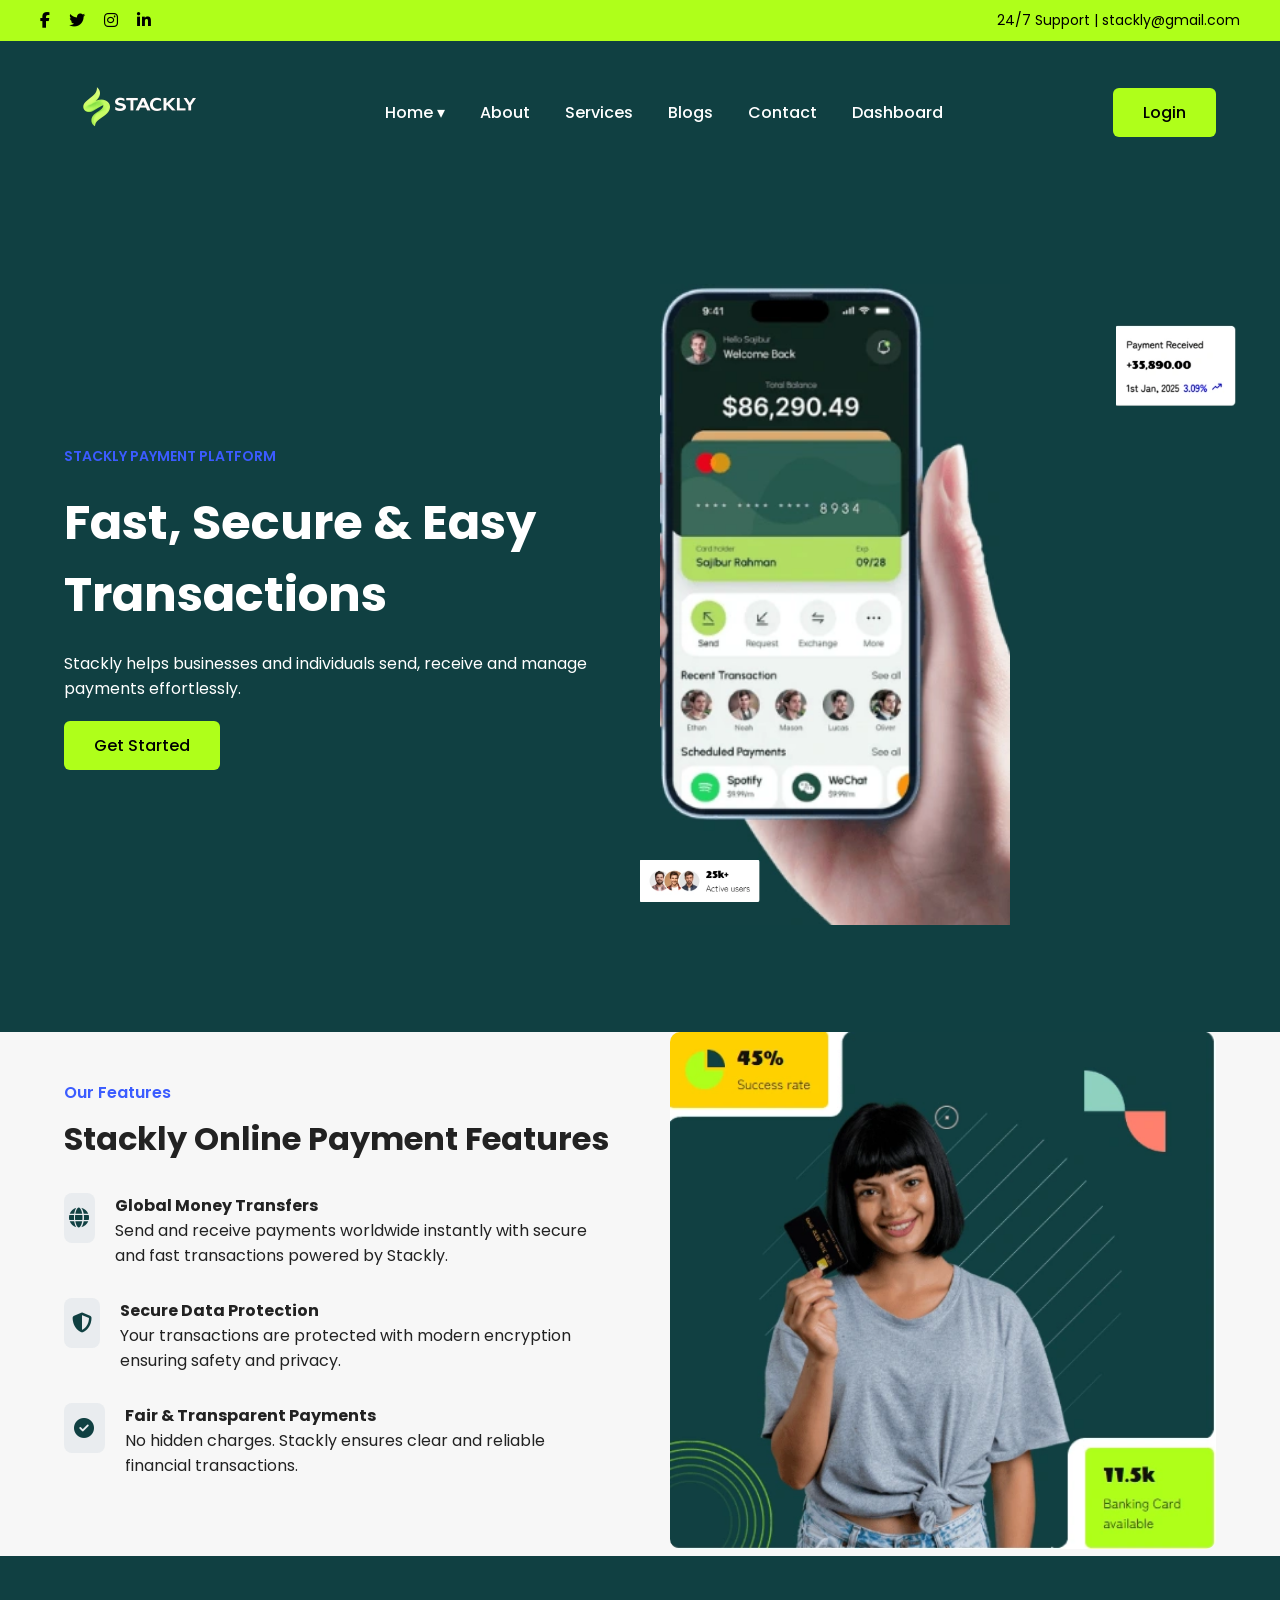
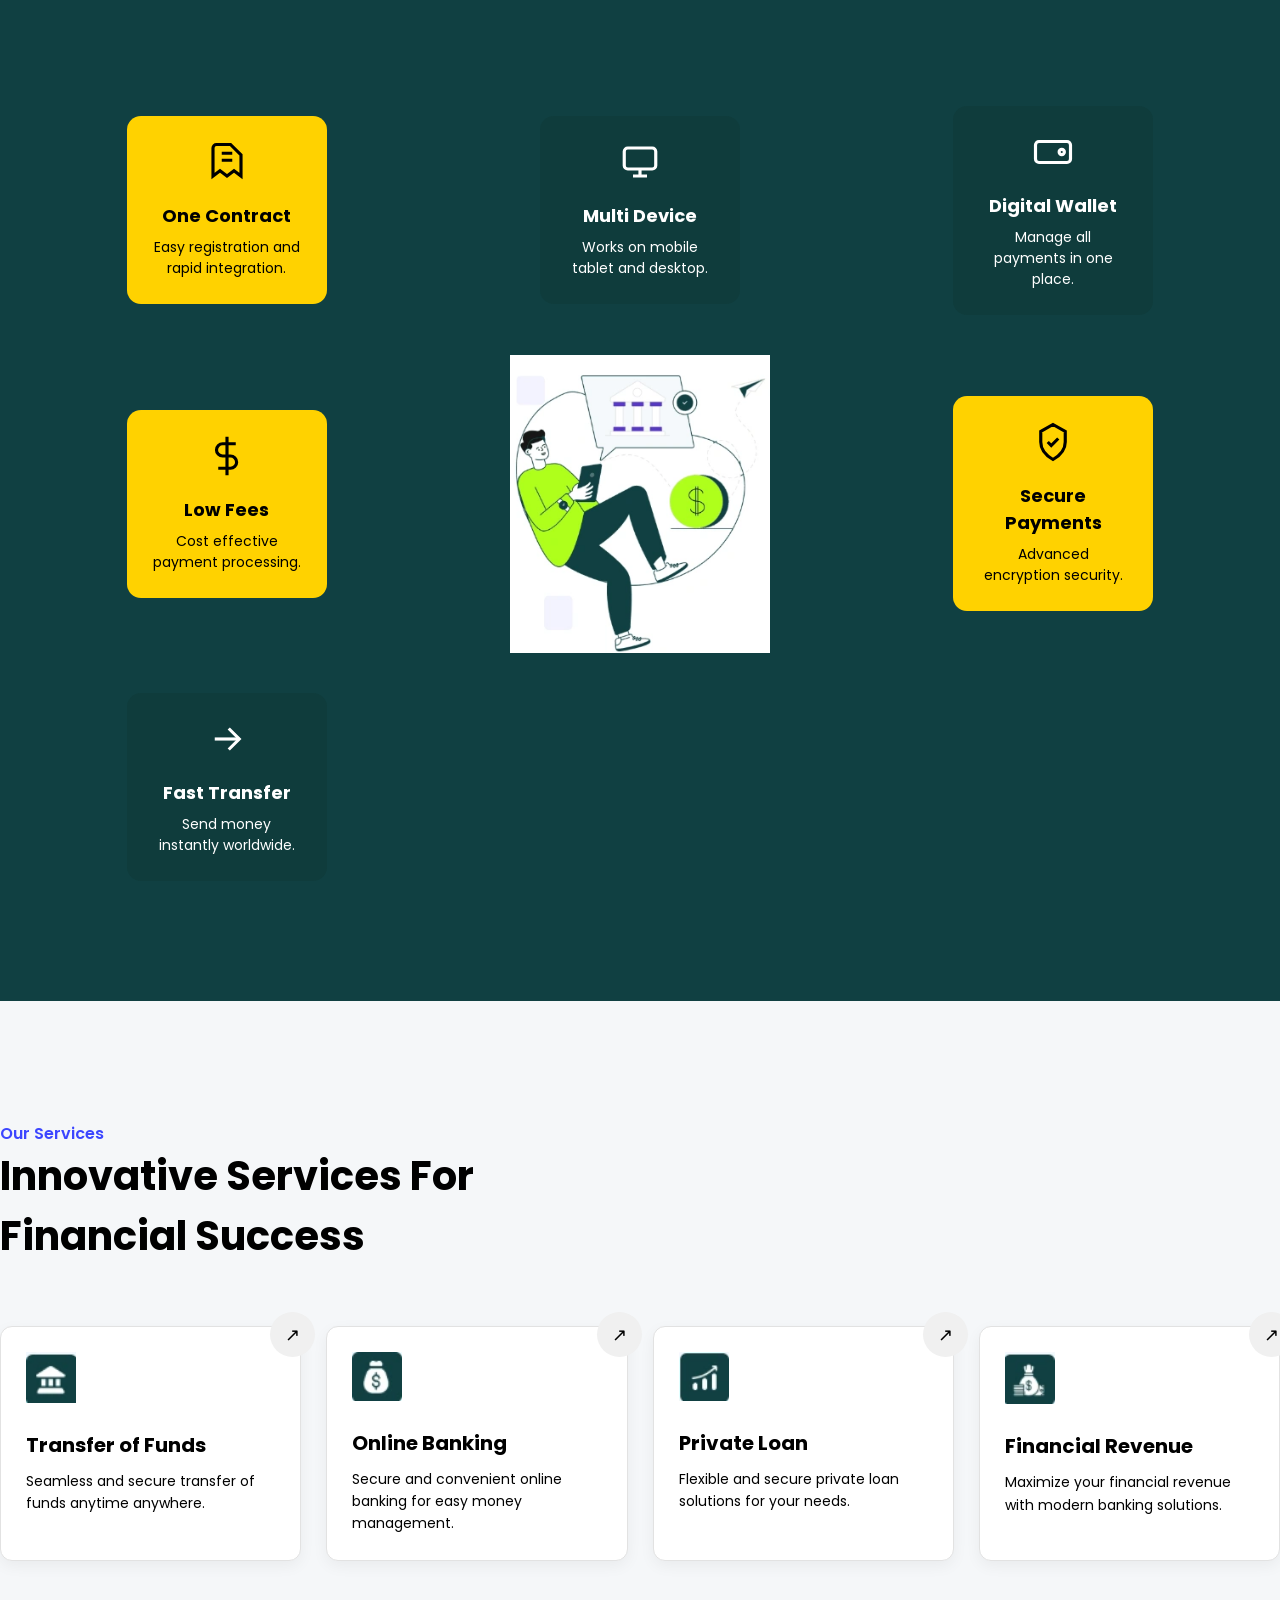
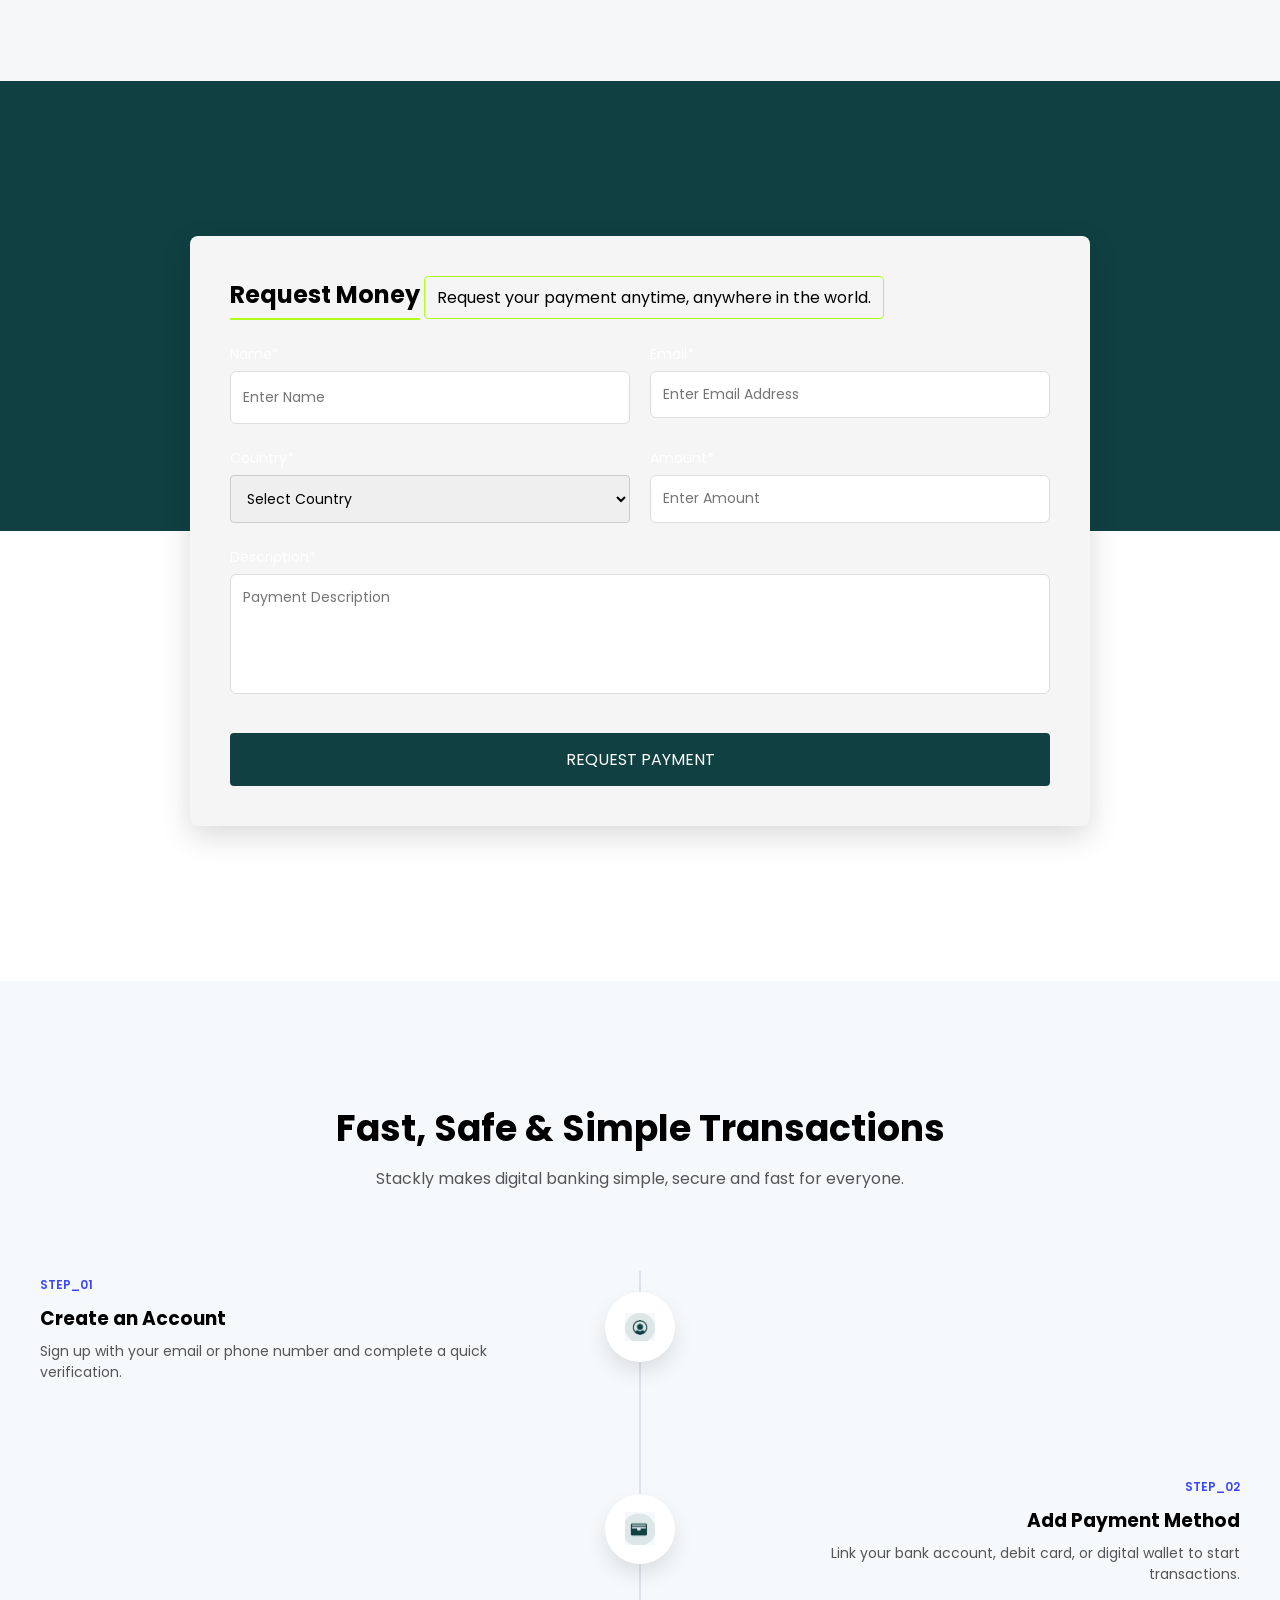
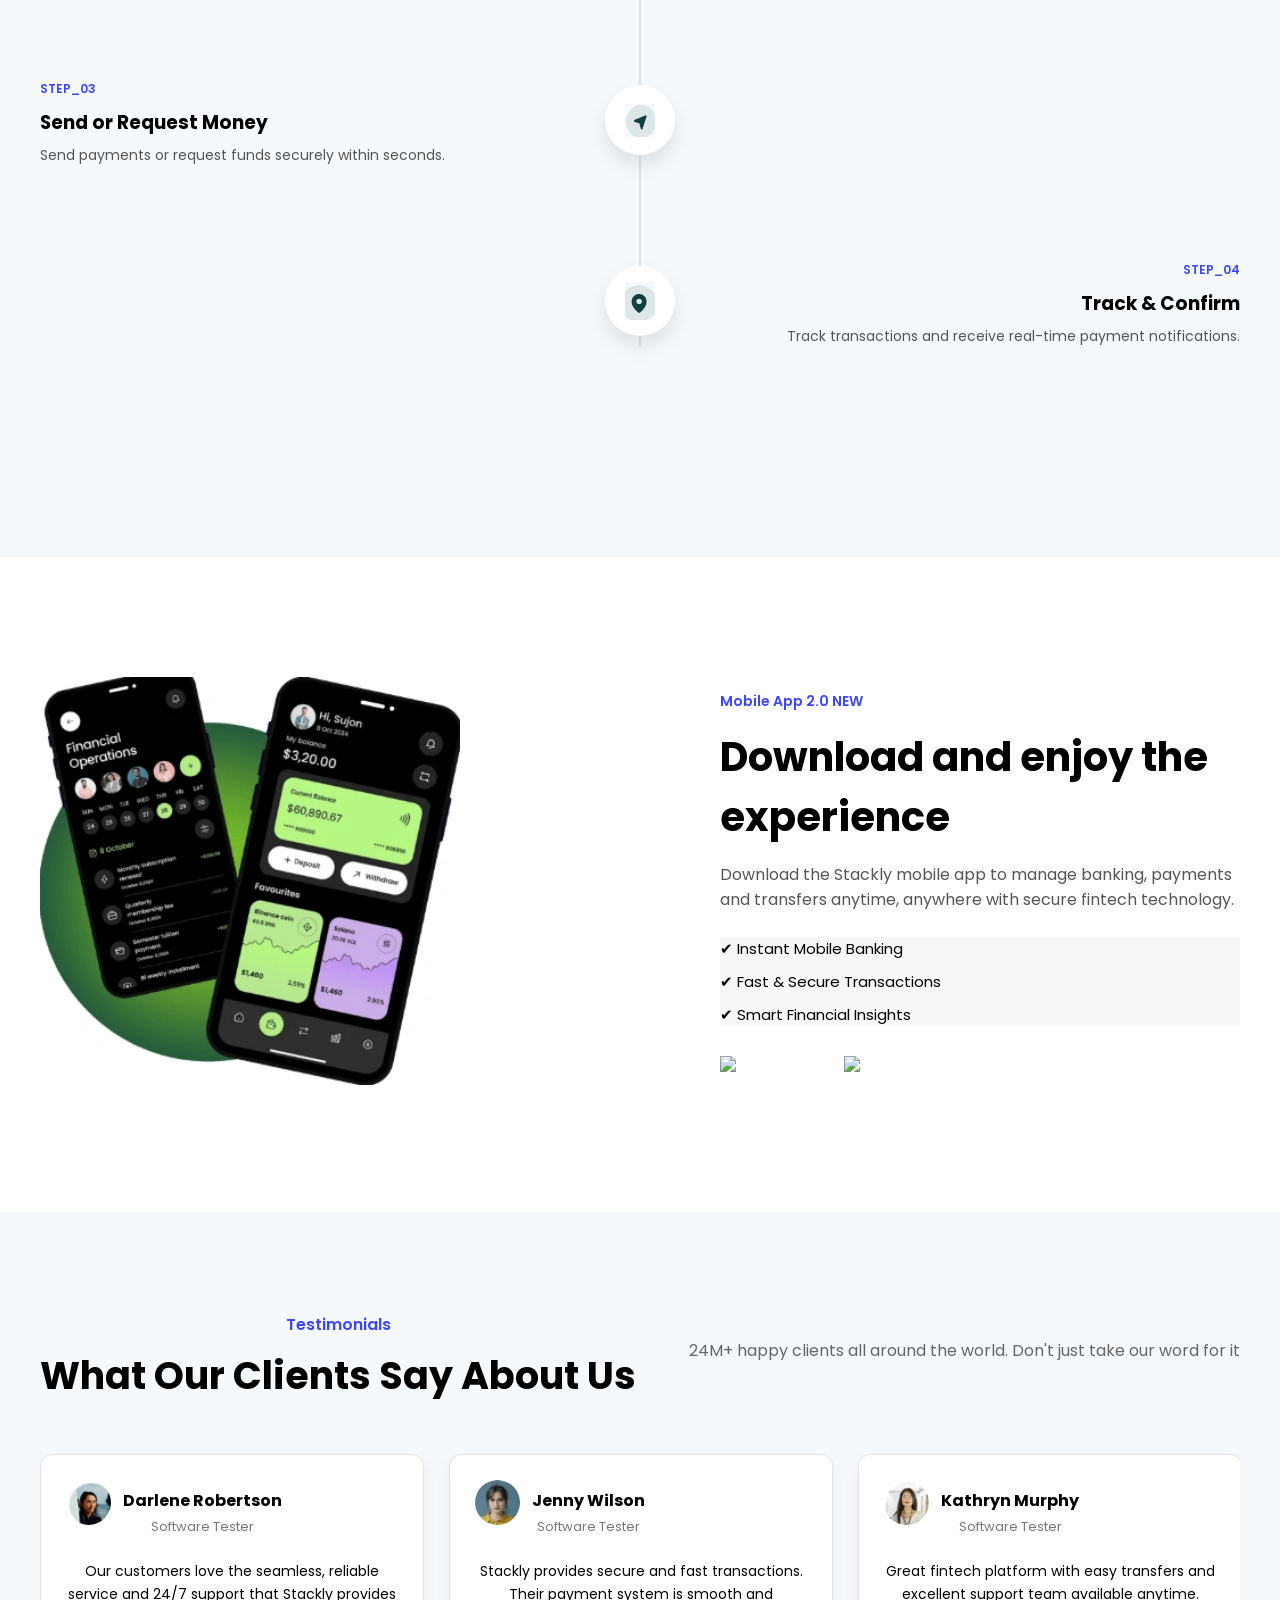
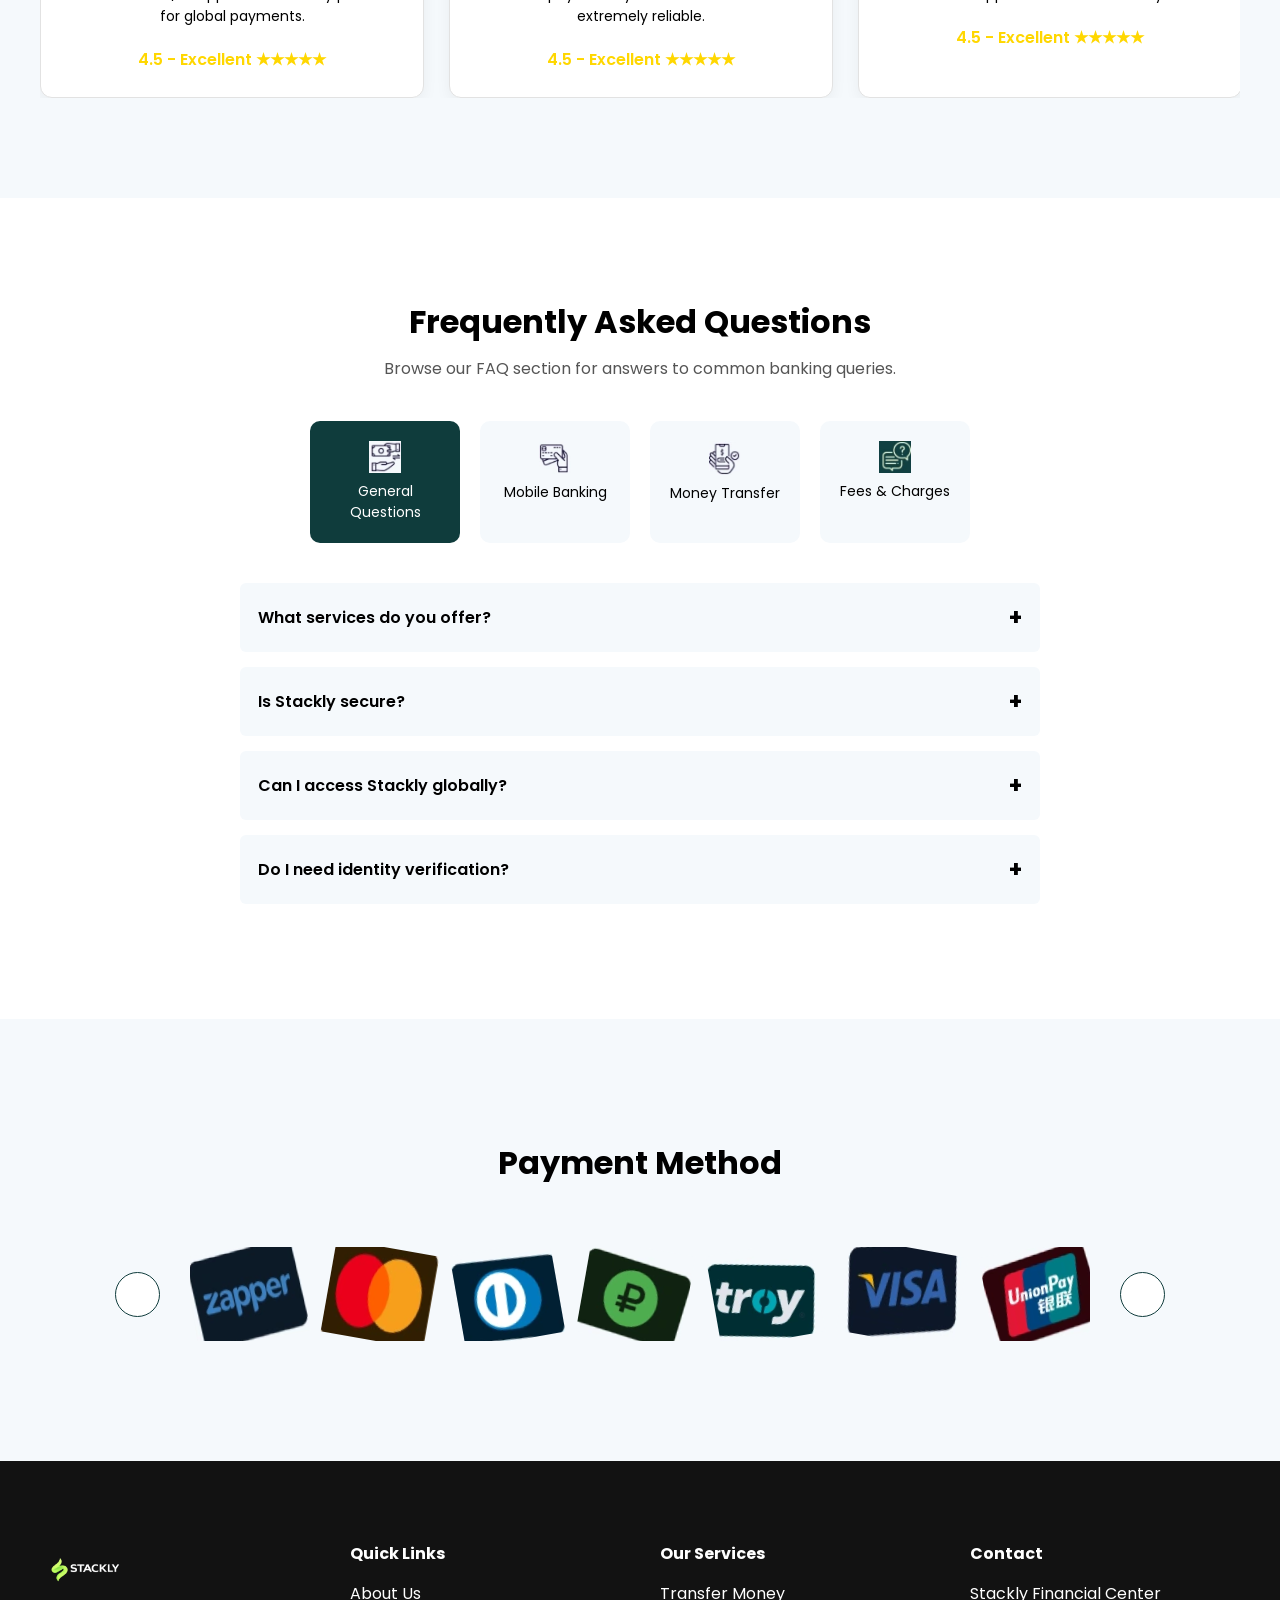
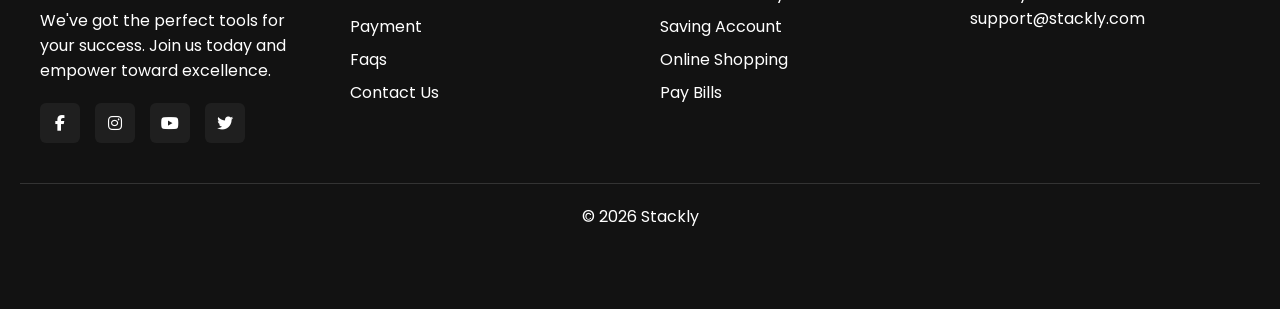
==== index.html @ 8b7764c6 "new commit" ====
<!DOCTYPE html>
<html lang="en">

<head>

<meta charset="UTF-8">
<meta name="viewport" content="width=device-width, initial-scale=1.0">

<title>Stackly</title>

<link rel="stylesheet" href="style.css">

<link rel="stylesheet"
href="https://cdnjs.cloudflare.com/ajax/libs/font-awesome/6.5.0/css/all.min.css">
<link rel="stylesheet" href="https://cdnjs.cloudflare.com/ajax/libs/font-awesome/6.5.1/css/all.min.css">


<link href="https://fonts.googleapis.com/css2?family=Poppins:wght@300;400;500;600;700&display=swap" rel="stylesheet">

</head>

<body>


<!-- TOP BAR -->
<div class="topbar">
  <div class="topbar-container">

    <div class="social-icons">
      <a href="404.html"><i class="fa-brands fa-facebook-f"></i></a>
      <a href="404.html"><i class="fa-brands fa-twitter"></i></a>
      <a href="404.html"><i class="fa-brands fa-instagram"></i></a>
      <a href="404.html"><i class="fa-brands fa-linkedin-in"></i></a>
    </div>

    <div class="top-text">
      24/7 Support | stackly@gmail.com
    </div>

  </div>
</div>



<!-- HEADER -->

<header class="header">
  <div class="container nav-container">
<div class="logo">
  <a href="index.html">
    <img src="images/loo.webp" alt="logo">
  </a>
</div>
    <nav class="nav">
      <ul>

        <li class="dropdown">
          <a href="index.html">Home ▾</a>

          <ul class="dropdown-menu">
            <li><a href="home2.html">Home 2</a></li>
          </ul>

        </li>

        <li><a href="about.html">About</a></li>
        <li><a href="services.html">Services</a></li>
        <li><a href="blogs.html">Blogs</a></li>
        <li><a href="contact.html">Contact</a></li>
        <li><a href="dashboard.html">Dashboard</a></li>

      </ul>
    </nav>
<a href="login.html" class="moving-btn"><span>Login</span></a>

    <!-- HAMBURGER -->
    <div class="hamburger" id="hamburger">
      <span></span>
      <span></span>
      <span></span>
    </div>

  </div>
</header>



<!-- MOBILE MENU -->

<div class="mobile-menu" id="mobileMenu">

<button class="close-menu" id="closeMenu">✕</button>

<ul>

<li class="mobile-dropdown">

<div class="mobile-home">
Home <span>▾</span>
</div>

<ul class="mobile-submenu" id="mobileSubmenu">
<li><a href="home2.html">Home 2</a></li>
</ul>

</li>

<li><a href="about.html">About</a></li>
<li><a href="services.html">Services</a></li>
<li><a href="blogs.html">Blogs</a></li>
<li><a href="contact.html">Contact</a></li>
<li><a href="dashboard.html">Dashboard</a></li>

</ul>

</div>



<!-- HERO -->

<section class="hero">

<div class="container hero-grid">

<div class="hero-text animate">

<p class="tag">STACKLY PAYMENT PLATFORM</p>

<h1>Fast, Secure & Easy Transactions</h1>

<p>
Stackly helps businesses and individuals send, receive and manage payments effortlessly.
</p>

<div class="hero-buttons">
<a href="#" class="moving-btn">
<span>Get Started</span>
</a>


</div>

</div>


<div class="hero-image animate">

<img src="images/g1 (1).webp" class="mobile-img">

<img src="images/g1 (2).webp" class="float1">

<img src="images/g1 (3).webp" class="float2">

</div>

</div>

</section>







<section class="stackly-features">

<div class="container features-grid">

<!-- LEFT CONTENT -->

<div class="features-left animate">

<p class="feature-tag">Our Features</p>

<h2>Stackly Online Payment Features</h2>

<div class="feature-item">

<div class="feature-icon">
<i class="fas fa-globe"></i>
</div>

<div>
<h4>Global Money Transfers</h4>
<p>Send and receive payments worldwide instantly with secure and fast transactions powered by Stackly.</p>
</div>

</div>


<div class="feature-item">

<div class="feature-icon">
<i class="fas fa-shield-alt"></i>
</div>

<div>
<h4>Secure Data Protection</h4>
<p>Your transactions are protected with modern encryption ensuring safety and privacy.</p>
</div>

</div>


<div class="feature-item">

<div class="feature-icon">
<i class="fas fa-check-circle"></i>
</div>

<div>
<h4>Fair & Transparent Payments</h4>
<p>No hidden charges. Stackly ensures clear and reliable financial transactions.</p>
</div>

</div>

</div>



<!-- RIGHT IMAGE -->

<div class="features-right animate">



<img src="images/g1 (4).webp" class="feature-image">




</div>


</div>

</section>


<section class="stack-features">

<div class="stack-features-wrapper">

<img src="images/ko.webp" class="stack-center-img">


<!-- CARD 1 -->

<div class="stack-card yellow-card scroll-reveal">

<div class="stack-icon">
<svg width="42" height="42" viewBox="0 0 24 24" fill="none" stroke="currentColor" stroke-width="1.8">
<path d="M14 2H6a2 2 0 0 0-2 2v16l4-3 4 3 4-3 4 3V8z"/>
<path d="M9 7h6M9 11h6"/>
</svg>
</div>

<h3>One Contract</h3>
<p>Easy registration and rapid integration.</p>

</div>


<!-- CARD 2 -->

<div class="stack-card green-card scroll-reveal">

<div class="stack-icon">
<svg width="42" height="42" viewBox="0 0 24 24" fill="none" stroke="currentColor" stroke-width="1.8">
<rect x="3" y="4" width="18" height="12" rx="2"/>
<path d="M8 20h8M12 16v4"/>
</svg>
</div>

<h3>Multi Device</h3>
<p>Works on mobile tablet and desktop.</p>

</div>


<!-- CARD 3 -->

<div class="stack-card green-card scroll-reveal">

<div class="stack-icon">
<svg width="42" height="42" viewBox="0 0 24 24" fill="none" stroke="currentColor" stroke-width="1.8">
<rect x="2" y="6" width="20" height="12" rx="2"/>
<circle cx="17" cy="12" r="1.5"/>
</svg>
</div>

<h3>Digital Wallet</h3>
<p>Manage all payments in one place.</p>

</div>


<!-- CARD 4 -->

<div class="stack-card yellow-card scroll-reveal">

<div class="stack-icon">
<svg width="42" height="42" viewBox="0 0 24 24" fill="none" stroke="currentColor" stroke-width="1.8">
<path d="M12 1v22"/>
<path d="M17 5H9.5a3.5 3.5 0 0 0 0 7H14a3.5 3.5 0 0 1 0 7H7"/>
</svg>
</div>

<h3>Low Fees</h3>
<p>Cost effective payment processing.</p>

</div>


<!-- CARD 5 -->

<div class="stack-card yellow-card scroll-reveal">

<div class="stack-icon">
<svg width="42" height="42" viewBox="0 0 24 24" fill="none" stroke="currentColor" stroke-width="1.8">
<path d="M12 2l7 4v6c0 5-3.5 8-7 10-3.5-2-7-5-7-10V6z"/>
<path d="M9 12l2 2 4-4"/>
</svg>
</div>

<h3>Secure Payments</h3>
<p>Advanced encryption security.</p>

</div>


<!-- CARD 6 -->

<div class="stack-card green-card scroll-reveal">

<div class="stack-icon">
<svg width="42" height="42" viewBox="0 0 24 24" fill="none" stroke="currentColor" stroke-width="1.8">
<path d="M5 12h14"/>
<path d="M13 6l6 6-6 6"/>
</svg>
</div>

<h3>Fast Transfer</h3>
<p>Send money instantly worldwide.</p>

</div>

</div>
</section>


<script>

  const revealElements = document.querySelectorAll(".scroll-reveal");

function revealOnScroll(){

const windowHeight = window.innerHeight;

revealElements.forEach(el => {

const elementTop = el.getBoundingClientRect().top;

if(elementTop < windowHeight - 100){

el.classList.add("active");

}

});

}

window.addEventListener("scroll", revealOnScroll);

revealOnScroll();
</script>
<section class="stackly-services">

<div class="stackly-header">

<div>
<p class="stackly-tag">Our Services</p>
<h2>Innovative Services For Financial Success</h2>
</div>


</div>


<div class="stackly-grid">

<div class="stackly-card">

<div class="stackly-arrow">↗</div>

<img src="images/g1 (5).webp" alt="service">

<h3>Transfer of Funds</h3>

<p>
Seamless and secure transfer of funds anytime anywhere.
</p>

</div>


<div class="stackly-card">

<div class="stackly-arrow">↗</div>

<img src="images/g1 (6).webp" alt="service">

<h3>Online Banking</h3>

<p>
Secure and convenient online banking for easy money management.
</p>

</div>


<div class="stackly-card">

<div class="stackly-arrow">↗</div>

<img src="images/g1 (7).webp" alt="service">

<h3>Private Loan</h3>

<p>
Flexible and secure private loan solutions for your needs.
</p>

</div>


<div class="stackly-card">

<div class="stackly-arrow">↗</div>

<img src="images/g1 (8).webp" alt="service">

<h3>Financial Revenue</h3>

<p>
Maximize your financial revenue with modern banking solutions.
</p>

</div>

</div>

</section>








<section class="payment-section">

<div class="payment-card animate-form">

<h2>Request Money</h2>
<p class="subtitle">Request your payment anytime, anywhere in the world.</p>

<form id="requestForm">

<div class="form-row">

<div class="form-group">
<label>Name*</label>
<input type="text" id="userName" placeholder="Enter Name">
<span class="error-text" id="nameError"></span>
</div>

<div class="form-group">
<label>Email*</label>
<input type="email" id="userEmail" placeholder="Enter Email Address">
<span class="error-text" id="emailError"></span>
</div>

</div>


<div class="form-row">

<div class="form-group">
<label>Country*</label>
<select id="userCountry">
<option value="">Select Country</option>
<option>India</option>
<option>USA</option>
<option>UK</option>
<option>France</option>
</select>
<span class="error-text" id="countryError"></span>
</div>

<div class="form-group">
<label>Amount*</label>
<input type="number" id="userAmount" placeholder="Enter Amount">
<span class="error-text" id="amountError"></span>
</div>

</div>

<div class="form-group">
<label>Description*</label>
<textarea id="userDesc" placeholder="Payment Description"></textarea>
<span class="error-text" id="descError"></span>
</div>

<button type="submit" class="submit-btn">REQUEST PAYMENT</button>

</form>

</div>

</section>



<section class="stackly-process">

<div class="stackly-container">

<h2 class="stackly-title">Fast, Safe & Simple Transactions</h2>
<p class="stackly-sub">
Stackly makes digital banking simple, secure and fast for everyone.
</p>

<div class="stackly-timeline">

<!-- STEP 1 -->

<div class="stackly-step right">

<div class="stackly-icon">
<img src="images/g1 (9).webp">
</div>

<div class="stackly-content">
<span>STEP_01</span>
<h3>Create an Account</h3>
<p>
Sign up with your email or phone number and complete a quick verification.
</p>
</div>

</div>


<!-- STEP 2 -->

<div class="stackly-step left">

<div class="stackly-icon">
<img src="images/g1 (10).webp">
</div>

<div class="stackly-content">
<span>STEP_02</span>
<h3>Add Payment Method</h3>
<p>
Link your bank account, debit card, or digital wallet to start transactions.
</p>
</div>

</div>


<!-- STEP 3 -->

<div class="stackly-step right">

<div class="stackly-icon">
<img src="images/g1 (11).webp">
</div>

<div class="stackly-content">
<span>STEP_03</span>
<h3>Send or Request Money</h3>
<p>
Send payments or request funds securely within seconds.
</p>
</div>

</div>


<!-- STEP 4 -->

<div class="stackly-step left">

<div class="stackly-icon">
<img src="images/g1 (12).webp">
</div>

<div class="stackly-content">
<span>STEP_04</span>
<h3>Track & Confirm</h3>
<p>
Track transactions and receive real-time payment notifications.
</p>
</div>

</div>

</div>

</div>

</section>


<section class="stackly-app">

<div class="stackly-app-container">

<!-- LEFT IMAGE -->

<div class="stackly-app-image reveal-left">

<img src="images/g1 (13).webp" alt="Stackly App">

</div>


<!-- RIGHT CONTENT -->

<div class="stackly-app-content reveal-right">

<span class="stackly-badge">Mobile App 2.0 NEW</span>

<h2>Download and enjoy the experience</h2>

<p class="stackly-desc">
Download the Stackly mobile app to manage banking,
payments and transfers anytime, anywhere with
secure fintech technology.
</p>


<ul class="stackly-features">

<li>✔ Instant Mobile Banking</li>

<li>✔ Fast & Secure Transactions</li>

<li>✔ Smart Financial Insights</li>

</ul>


<div class="stackly-store-buttons">

<img src="images/google-play.png" alt="Google Play">

<img src="images/app-store.png" alt="App Store">

</div>

</div>

</div>

</section>



<section class="stackly-testimonials">

<div class="stackly-container">

<div class="stackly-testimonial-top">

<div>
<span class="stackly-small">Testimonials</span>
<h2>What Our Clients Say About Us</h2>
</div>

<div class="stackly-right">

<p>
24M+ happy clients all around the world.
Don't just take our word for it
</p>

<div class="stackly-nav">


</div>

</div>

</div>


<div class="stackly-slider">

<div class="stackly-card">

<div class="stackly-user">

<img src="images/g125 (3).webp">

<div>
<h4>Darlene Robertson</h4>
<span>Software Tester</span>
</div>

</div>

<p class="stackly-review">
Our customers love the seamless, reliable service and
24/7 support that Stackly provides for global payments.
</p>

<div class="stackly-rating">
4.5 - Excellent ★★★★★
</div>

</div>



<div class="stackly-card">

<div class="stackly-user">

<img src="images/g125 (1).webp">

<div>
<h4>Jenny Wilson</h4>
<span>Software Tester</span>
</div>

</div>

<p class="stackly-review">
Stackly provides secure and fast transactions.
Their payment system is smooth and extremely reliable.
</p>

<div class="stackly-rating">
4.5 - Excellent ★★★★★
</div>

</div>



<div class="stackly-card">

<div class="stackly-user">

<img src="images/g125 (2).webp">

<div>
<h4>Kathryn Murphy</h4>
<span>Software Tester</span>
</div>

</div>

<p class="stackly-review">
Great fintech platform with easy transfers and
excellent support team available anytime.
</p>

<div class="stackly-rating">
4.5 - Excellent ★★★★★
</div>

</div>

</div>

</div>

</section>


<section class="faq-section">

<h2 class="faq-title">Frequently Asked Questions</h2>
<p class="faq-sub">Browse our FAQ section for answers to common banking queries.</p>

<div class="faq-tabs">

<button class="faq-tab active" data-tab="general">

<img src="images/g1 (15).webp">
<span>General Questions</span>

</button>

<button class="faq-tab" data-tab="mobile">

<img src="images/g1 (16).webp">
<span>Mobile Banking</span>

</button>

<button class="faq-tab" data-tab="transfer">

<img src="images/g1 (14).webp">
<span>Money Transfer</span>

</button>

<button class="faq-tab" data-tab="fees">

<img src="images/g8.webp ">
<span>Fees & Charges</span>

</button>

</div>

<div id="faq-container"></div>

</section>


<script>
const faqTabs = document.querySelectorAll(".faq-tab");
const faqContainer = document.getElementById("faq-container");

const faqData = {

general:[
{
q:"What services do you offer?",
a:"Stackly provides online banking, digital payments, secure transfers and financial tools."
},
{
q:"Is Stackly secure?",
a:"Yes, we use bank-level encryption and multi-layer security protection."
},
{
q:"Can I access Stackly globally?",
a:"Yes, Stackly supports international banking and transfers."
},
{
q:"Do I need identity verification?",
a:"Yes, verification helps protect your account and transactions."
}
],

mobile:[
{
q:"How do I access mobile banking?",
a:"Download the Stackly mobile app and login using your account."
},
{
q:"Is the mobile banking app free?",
a:"Yes, the app is completely free to download."
},
{
q:"Can I track my transactions?",
a:"Yes, the app shows real-time balance and transaction history."
},
{
q:"Is mobile banking safe?",
a:"Biometric authentication and encryption protect your account."
}
],

transfer:[
{
q:"How do I send money?",
a:"Select the recipient, enter the amount and confirm the transfer."
},
{
q:"How fast are transfers?",
a:"Most Stackly transfers are instant."
},
{
q:"Can I cancel a transfer?",
a:"Transfers can only be cancelled before final confirmation."
},
{
q:"Are there transfer limits?",
a:"Limits depend on your account verification level."
}
],

fees:[
{
q:"Are there transaction fees?",
a:"Stackly charges minimal service fees for certain transactions."
},
{
q:"Do international transfers cost more?",
a:"Stackly offers low cost international transfers."
},
{
q:"Is mobile banking free?",
a:"Yes, there are no charges for using the mobile app."
},
{
q:"Where can I see fees?",
a:"All charges are clearly shown before confirming a transaction."
}
]

};


/* render questions */

function renderFaq(type){

faqContainer.innerHTML="";

faqData[type].forEach(item=>{

const faq=document.createElement("div");

faq.className="faq-item";

faq.innerHTML=`
<div class="faq-question">
${item.q}
<span class="faq-icon">+</span>
</div>

<div class="faq-answer">${item.a}</div>
`;

faqContainer.appendChild(faq);

});

activateAccordion();

}


/* accordion */

function activateAccordion(){

const questions=document.querySelectorAll(".faq-question");

questions.forEach(q=>{

q.addEventListener("click",()=>{

const parent=q.parentElement;

parent.classList.toggle("active");

const icon=q.querySelector(".faq-icon");

icon.textContent=parent.classList.contains("active")?"−":"+";

});

});

}


/* tab switching */

faqTabs.forEach(tab=>{

tab.addEventListener("click",()=>{

faqTabs.forEach(t=>t.classList.remove("active"));

tab.classList.add("active");

renderFaq(tab.dataset.tab);

});

});


renderFaq("general");
</script>


<section class="stackly-payment">

<h2 class="payment-title">Payment Method</h2>

<div class="payment-wrapper">

<button class="pay-btn left" id="payPrev">&#8592;</button>

<div class="payment-slider" id="paymentSlider">

<img src="images/g1 (18).webp" class="pay-card">
<img src="images/g1 (19).webp" class="pay-card">
<img src="images/g1 (20).webp" class="pay-card">
<img src="images/g1 (21).webp" class="pay-card">
<img src="images/g1 (22).webp" class="pay-card">
<img src="images/g125 (5).webp" class="pay-card">
<img src="images/g125 (6).webp" class="pay-card">

</div>

<button class="pay-btn right" id="payNext">&#8594;</button>

</div>

</section>

<script>

  
const paymentSlider = document.getElementById("paymentSlider");

document.getElementById("payNext").onclick=function(){

paymentSlider.scrollBy({
left:200,
behavior:"smooth"
});

}

document.getElementById("payPrev").onclick=function(){

paymentSlider.scrollBy({
left:-200,
behavior:"smooth"
});

}
</script>






<footer class="stack-footer">

<div class="footer-grid">


<div class="footer-col">
<a href="index.html" class="footer-logo">
  <img src="images/loo.webp" alt="Stackly Logo">
</a>
<p>
We've got the perfect tools for your success.
Join us today and empower toward excellence.
</p>

<div class="footer-social">

<a href="404.html" class="social-icon">
<i class="fab fa-facebook-f"></i>
</a>

<a href="404.html" class="social-icon">
<i class="fab fa-instagram"></i>
</a>

<a href="404.html" class="social-icon">
<i class="fab fa-youtube"></i>
</a>

<a href="404.html" class="social-icon">
<i class="fab fa-twitter"></i>
</a>

</div>

</div>


<div class="footer-col">

<h4>Quick Links</h4>

<ul>
<li><a href="about.html">About Us</a></li>
<li><a href="404.html">Payment</a></li>
<li><a href="404.html">Faqs</a></li>
<li><a href="contact.html">Contact Us</a></li>
</ul>

</div>


<div class="footer-col">

<h4>Our Services</h4>

<ul>
<li><a href="404.html">Transfer Money</a></li>
<li><a href="404.html">Saving Account</a></li>
<li><a href="404.html">Online Shopping</a></li>
<li><a href="404.html">Pay Bills</a></li>
</ul>

</div>


<div class="footer-col">

<h4>Contact</h4>

<p>Stackly Financial Center</p>
<p>support@stackly.com</p>

</div>


</div>


<div class="footer-bottom">

<p>© 2026 Stackly</p>

</div>

</footer>

<button id="scrollTopBtn">
<i class="fa-solid fa-arrow-up"></i>
</button>

<script>

  document.addEventListener("DOMContentLoaded",function(){

const scrollBtn=document.getElementById("scrollTopBtn");

window.addEventListener("scroll",function(){

if(window.scrollY>300){

scrollBtn.classList.add("show");

}else{

scrollBtn.classList.remove("show");

}

});

scrollBtn.addEventListener("click",function(){

window.scrollTo({
top:0,
behavior:"smooth"
});

});

});
</script>
<script src="main.js"></script>

</body>
</html>
---- style.css ----
*{
margin:0;
padding:0;
box-sizing:border-box;
font-family:Poppins;
}

body{
background:#104042;
color:white;
}

.container{
width:90%;
max-width:1200px;
margin:auto;
}

/* TOP BAR */.topbar{
background:#afff1a;
padding:8px 0;
}

.topbar-container{
max-width:1200px;
margin:auto;
display:flex;
justify-content:space-between;
align-items:center;
}

.social-icons a{
color:#000;
margin-right:15px;
font-size:16px;
text-decoration:none;
}

.top-text{
color:#000;
font-size:14px;
}
/* HEADER */

.header{
padding:18px 0;
}


.nav-container{
display:flex;
align-items:center;
justify-content:space-between;
}

.nav ul{
display:flex;
gap:35px;
list-style:none;
}

.nav a{
color:white;
text-decoration:none;
font-weight:500;
}
/* DROPDOWN */


/* DROPDOWN */

.dropdown{
position:relative;
}

/* hide dropdown initially */
.dropdown .dropdown-menu{
display:none;
position:absolute;
top:35px;
left:0;
background:#0e3335;
border-radius:6px;
padding:10px;
list-style:none;
min-width:140px;
z-index:1000;
}

/* show dropdown on hover */
.dropdown:hover .dropdown-menu{
display:block;
}
/* LOGIN */

.login-btn a{
background:#afff1a;
color:black;
padding:10px 20px;
border-radius:6px;
text-decoration:none;
}

/* HERO */

.hero{
padding:100px 0;
}

.hero-grid{
display:grid;
grid-template-columns:1fr 1fr;
align-items:center;
gap:40px;
}

.hero h1{
font-size:48px;
margin:20px 0;
}

.tag{
color:#afff1a;
}

.hero-buttons{
display:flex;
gap:20px;
margin-top:20px;
}

.btn-primary{
background:#afff1a;
color:black;
padding:12px 24px;
border-radius:8px;
text-decoration:none;
}

/* FLOATING IMAGES */

.hero-image{
position:relative;
}

.mobile-img{
width:350px;
}

.float1{
position:absolute;
top:40px;
right:-20px;
width:120px;
animation:float 3s infinite ease-in-out;
}

.float2{
position:absolute;
bottom:30px;
left:-20px;
width:120px;
animation:float 4s infinite ease-in-out;
}

@keyframes float{
0%{transform:translateY(0)}
50%{transform:translateY(-15px)}
100%{transform:translateY(0)}
}



.hamburger{
display:none;
flex-direction:column;
gap:6px;
cursor:pointer;
}

.hamburger span{
width:26px;
height:3px;
background:#fff;
border-radius:3px;
}
/* MOBILE MENU */

.mobile-menu{
position:fixed;
top:0;
left:-100%;
width:260px;
height:100vh;
background:#0e3335;
padding:30px;
transition:0.3s;
z-index:9999;
overflow-y:auto;
}

.mobile-menu.active{
left:0;
}

.mobile-menu ul{
list-style:none;
}

.mobile-menu li{
margin:15px 0;
}

.mobile-menu a{
color:#fff;
text-decoration:none;
font-size:16px;
}

.close-menu{
background:none;
border:none;
color:white;
font-size:25px;
margin-bottom:20px;
}

/* MOBILE DROPDOWN */

.mobile-home{
display:flex;
justify-content:space-between;
cursor:pointer;
}

.mobile-submenu{
display:none;
margin-left:15px;
margin-top:10px;
}

/* SCROLL ANIMATION */

.animate{
opacity:0;
transform:translateY(40px);
transition:1s;
}

.animate.show{
opacity:1;
transform:translateY(0);
}

/* MOBILE */

@media(max-width:900px){

.nav{
display:none;
}

.login-btn{
display:none;
}

.hamburger{
display:flex;
}

.hero-grid{
grid-template-columns:1fr;
text-align:left;
}

}


@media(max-width:900px){

.nav{
display:none;
}

.login-btn{
display:none;
}

.hamburger{
display:flex;
}

.hero-grid{
grid-template-columns:1fr;
text-align:left;
}

}



.dropdown .dropdown-menu{
position:absolute;
top:35px;
left:0;
background:#0e3335;
border-radius:6px;
padding:10px;
list-style:none;
min-width:140px;

opacity:0;
visibility:hidden;
transform:translateY(10px);
transition:0.25s ease;
}

.dropdown:hover .dropdown-menu{
opacity:1;
visibility:visible;
transform:translateY(0);
}

.header.scrolled{
box-shadow:0 5px 20px rgba(0,0,0,0.3);
}







.moving-btn{
position:relative;
display:inline-block;
padding:12px 30px;
background:#afff1a;
color:#000;
font-weight:500;
text-decoration:none;
border-radius:6px;
overflow:hidden;
transition:0.3s;
}

/* moving shine */

.moving-btn::before{
content:"";
position:absolute;
top:0;
left:-100%;
width:100%;
height:100%;
background:linear-gradient(
120deg,
transparent,
rgba(255,255,255,0.5),
transparent
);
transition:0.5s;
}

/* hover effect */

.moving-btn:hover::before{
left:100%;
}

.moving-btn:hover{
transform:translateY(-2px);
box-shadow:0 8px 20px rgba(0,0,0,0.3);
}








/* FEATURES SECTION */

.stackly-features{
padding:100px 0;
background:#f7f7f7;
color:#222;
}

.features-grid{
display:grid;
grid-template-columns:1fr 1fr;
gap:60px;
align-items:center;
}

/* LEFT */

.feature-tag{
color:#3b5cff;
font-weight:600;
margin-bottom:10px;
}

.features-left h2{
font-size:32px;
margin-bottom:30px;
}

.feature-item{
display:flex;
gap:20px;
margin-bottom:30px;
}

.feature-icon{
width:50px;
height:50px;
background:#e9ecef;
display:flex;
align-items:center;
justify-content:center;
border-radius:8px;
font-size:20px;
color:#104042;
}

/* RIGHT IMAGE */

.features-right{
position:relative;
}

.image-box{
position:relative;
background:#104042;
padding:40px;
border-radius:20px;
}

.feature-image{
width:100%;
border-radius:10px;
animation:rotateFloat 6s infinite ease-in-out;
}

/* floating stats */

.card-stat{
position:absolute;
background:#afff1a;
padding:12px 18px;
border-radius:10px;
font-weight:600;
text-align:center;
}

.stat1{
top:-20px;
left:20px;
}

.stat2{
bottom:-20px;
right:20px;
}

/* IMAGE FLOAT ANIMATION */

@keyframes rotateFloat{

0%{
transform:translateY(0) rotate(0deg);
}

50%{
transform:translateY(-10px) rotate(1deg);
}

100%{
transform:translateY(0) rotate(0deg);
}

}

/* SCROLL ANIMATION */

.animate{
opacity:0;
transform:translateY(40px);
transition:1s;
}

.animate.show{
opacity:1;
transform:translateY(0);
}

/* MOBILE */

@media(max-width:900px){

.features-grid{
grid-template-columns:1fr;
}

.features-left h2{
font-size:26px;
}

.image-box{
margin-top:30px;
}

}




.stackly-services{
padding:120px 0;
background:#f5f7f9;
}

.stackly-header{
display:flex;
justify-content:space-between;
align-items:center;
margin-bottom:60px;
}

.stackly-tag{
color:#3c46ff;
font-weight:600;
}

.stackly-header h2{
font-size:40px;
max-width:520px;
color:black;
}

.stackly-btn{
background:#9cff00;
border:none;
padding:12px 28px;
border-radius:10px;
font-weight:600;
cursor:pointer;
}

/* GRID */

.stackly-grid{
display:grid;
grid-template-columns:repeat(4,1fr);
gap:25px;
}

/* CARD */

.stackly-card{
background:white;
padding:35px;
border-radius:20px;
border:1px solid #e2e2e2;
position:relative;
transition:.4s;
opacity:0;
transform:translateY(40px);
color:black;
}

.stackly-card img{
width:50px;
margin-bottom:20px;
}

.stackly-card h3{
font-size:20px;
margin-bottom:10px;
color:black;
}

.stackly-card p{
font-size:14px;
line-height:1.6;
color:black;
}

/* ARROW */

.stackly-arrow{
position:absolute;
top:-15px;
right:-15px;
width:45px;
height:45px;
background:#f0f0f0;
border-radius:50%;
display:flex;
align-items:center;
justify-content:center;
font-size:18px;
}

/* HOVER */

.stackly-card:hover{
background:#104042;
color:white;
border:none;
}

.stackly-card:hover h3,
.stackly-card:hover p{
color:white;
}

.stackly-card:hover .stackly-arrow{
background:#9cff00;
color:black;
}

/* SCROLL SHOW */

.stackly-card.stackly-show{
opacity:1;
transform:translateY(0);
}


/* TABLET */

@media (max-width:992px){

.stackly-services{
padding:80px 20px;
}

.stackly-header{
flex-direction:column;
align-items:flex-start;
gap:20px;
}

.stackly-header h2{
font-size:32px;
max-width:100%;
}

.stackly-grid{
grid-template-columns:repeat(2,1fr);
gap:20px;
}

.stackly-card{
padding:28px;
}

.stackly-card img{
width:45px;
}

}


/* MOBILE */

@media (max-width:600px){

.stackly-grid{
grid-template-columns:1fr;
}

.stackly-card{
padding:25px;
}

.stackly-card h3{
font-size:18px;
}

.stackly-card p{
font-size:13px;
}

.stackly-arrow{
width:40px;
height:40px;
top:-12px;
right:-12px;
font-size:16px;
}

.stackly-btn{
padding:10px 22px;
font-size:14px;
}

}



.stack-features{
padding:120px 20px;
background:#104042;
}

.stack-features-wrapper{

max-width:1200px;
margin:auto;

display:grid;
grid-template-columns:repeat(3,1fr);
gap:40px;

align-items:center;
justify-items:center;
}

.stack-center-img{
width:260px;
grid-column:2;
grid-row:2;
}

.stack-card{

width:200px;
padding:25px;
border-radius:14px;
text-align:center;
transition:0.4s;
}

.yellow-card{
background:#ffd200;
color:#000;
}

.green-card{
background:#0f3c3c;
color:white;
}

.stack-icon{
margin-bottom:12px;
}

.stack-card h3{
font-size:18px;
margin-bottom:8px;
}

.stack-card p{
font-size:14px;
line-height:1.5;
}

/* hover */

.stack-card:hover{
transform:translateY(-8px);
}

/* scroll animation */

.scroll-reveal{
opacity:0;
transform:translateY(50px);
transition:0.7s ease;
}

.scroll-reveal.active{
opacity:1;
transform:translateY(0);
}

/* tablet */

@media(max-width:1024px){

.stack-features-wrapper{
grid-template-columns:repeat(2,1fr);
}

.stack-center-img{
grid-column:1/-1;
grid-row:auto;
margin-bottom:20px;
}

}

/* mobile */

@media(max-width:768px){

.stack-features-wrapper{
grid-template-columns:1fr;
gap:25px;
}

.stack-card{
width:90%;
}

.stack-center-img{
width:200px;
}

}






.payment-section{
min-height:100vh;
display:flex;
align-items:center;
justify-content:center;
background:linear-gradient(
to bottom,
#104042 50%,
white 50%
);
padding:40px;
}

.payment-card{
background:#f5f5f5;
width:900px;
max-width:95%;
padding:40px;
border-radius:8px;
box-shadow:0 10px 30px rgba(0,0,0,0.15);
}

/* form layout */

.form-row{
display:flex;
gap:20px;
margin-bottom:20px;
}

.form-group{
flex:1;
display:flex;
flex-direction:column;
}

label{
font-size:14px;
margin-bottom:6px;
}

input,select,textarea{
padding:12px;
border:1px solid #ccc;
border-radius:4px;
font-size:14px;
transition:0.3s;
}

textarea{
min-height:100px;
resize:none;
}

.submit-btn{
margin-top:15px;
padding:14px;
border:none;
background:#104042;
color:white;
border-radius:4px;
cursor:pointer;
width:100%;
}

/* errors */

.error-text{
color:red;
font-size:13px;
margin-top:4px;
}

.input-error{
border:1px solid red;
}

/* animation */

.animate-form{
opacity:0;
transform:translateY(40px);
transition:all 0.8s ease;
}

.animate-form.show{
opacity:1;
transform:translateY(0);
}

/* mobile */

@media(max-width:768px){

.form-row{
flex-direction:column;
}

.payment-card{
padding:25px;
}

}


/* Request Money Title */

.payment-card h2{
color:#000000;
border-bottom:2px solid #afff1a;
display:inline-block;
padding-bottom:6px;
margin-bottom:10px;
}

/* Subtitle */

.subtitle{
color:#000000;
border:1px solid #afff1a;
padding:8px 12px;
border-radius:4px;
display:inline-block;
margin-bottom:25px;
}






.stackly-process{
background:#f5f9fc;
padding:120px 20px;
}

.stackly-container{
max-width:1100px;
margin:auto;
text-align:center;
}

.stackly-title{
font-size:36px;
color:#000000;
margin-bottom:10px;
}

.stackly-sub{
margin-bottom:80px;
color:#555;
}

/* timeline line */

.stackly-timeline{
position:relative;
}

.stackly-timeline:before{
content:"";
position:absolute;
left:50%;
top:0;
width:2px;
height:100%;
background:#dce3ea;
transform:translateX(-50%);
}

/* step */

.stackly-step{
position:relative;
display:flex;
align-items:center;
margin-bottom:90px;
opacity:0;
transform:translateY(40px);
transition:0.7s;
}

.stackly-step.show{
opacity:1;
transform:translateY(0);
}

.stackly-step.left{
justify-content:flex-end;
text-align:right;
}

.stackly-step.right{
justify-content:flex-start;
text-align:left;
}

/* content */

.stackly-content{
width:40%;
}

.stackly-content span{
font-size:12px;
color:#3c46ff;
font-weight:600;
}

.stackly-content h3{
margin:8px 0;
color:#000000;
}

.stackly-content p{
color:#555;
font-size:14px;
}

/* icon */

.stackly-icon{
position:absolute;
left:50%;
transform:translateX(-50%);
width:70px;
height:70px;
background:white;
border-radius:50%;
display:flex;
align-items:center;
justify-content:center;
box-shadow:0 10px 20px rgba(0,0,0,0.1);
z-index:2;
}

.stackly-icon img{
width:30px;
}

/* mobile */

@media(max-width:768px){

.stackly-timeline:before{
left:30px;
}

.stackly-step{
flex-direction:row;
padding-left:60px;
}

.stackly-step.left,
.stackly-step.right{
justify-content:flex-start;
text-align:left;
}

.stackly-icon{
left:30px;
transform:none;
}

.stackly-content{
width:100%;
}

}








.stackly-app{
padding:120px 20px;
background:#ffffff;
}

.stackly-app-container{
max-width:1200px;
margin:auto;
display:flex;
align-items:center;
justify-content:space-between;
gap:60px;
}

/* image */

.stackly-app-image img{
width:420px;
max-width:100%;
}

/* content */

.stackly-app-content{
max-width:520px;
}

.stackly-badge{
color:#3c46ff;
font-size:14px;
font-weight:600;
display:inline-block;
margin-bottom:15px;
}

.stackly-app-content h2{
font-size:40px;
color:#000000;
margin-bottom:15px;
}

.stackly-desc{
color:#555;
margin-bottom:25px;
}

/* features */

.stackly-features{
list-style:none;
padding:0;
margin-bottom:30px;
}

.stackly-features li{
margin-bottom:10px;
font-size:15px;
color:#000;
}

/* store buttons */

.stackly-store-buttons img{
height:45px;
margin-right:10px;
cursor:pointer;
}

/* animation */

.reveal-left,
.reveal-right{
opacity:0;
transform:translateY(40px);
transition:0.8s;
}

.reveal-left.show,
.reveal-right.show{
opacity:1;
transform:translateY(0);
}

/* mobile */

@media(max-width:900px){

.stackly-app-container{
flex-direction:column;
text-align:center;
}

.stackly-app-content{
max-width:100%;
}

}









.stackly-testimonials{
background:#f5f9fc;
padding:100px 20px;
}

.stackly-container{
max-width:1200px;
margin:auto;
}

/* header */

.stackly-testimonial-top{
display:flex;
justify-content:space-between;
align-items:center;
margin-bottom:50px;
}

.stackly-small{
color:#3c46ff;
font-weight:600;
}

.stackly-testimonial-top h2{
font-size:38px;
color:#000;
margin-top:10px;
}

.stackly-right{
text-align:right;
}

.stackly-right p{
color:#666;
margin-bottom:15px;
}

.stackly-nav button{
width:40px;
height:40px;
border-radius:50%;
border:1px solid #ccc;
background:white;
cursor:pointer;
margin-left:5px;
}

/* cards */

.stackly-slider{
display:flex;
gap:25px;
overflow:hidden;
}

.stackly-card{
background:white;
padding:25px;
border-radius:12px;
flex:0 0 32%;
box-shadow:0 5px 15px rgba(0,0,0,0.05);
}

/* user */

.stackly-user{
display:flex;
align-items:center;
gap:12px;
margin-bottom:15px;
}

.stackly-user img{
width:45px;
height:45px;
border-radius:50%;
}

.stackly-user h4{
margin:0;
color:#000;
}

.stackly-user span{
font-size:13px;
color:#777;
}

/* review */

.stackly-review{
color:#444;
margin-bottom:20px;
font-size:14px;
}

/* rating */

.stackly-rating{
font-weight:600;
color:gold;
}

/* mobile */

@media(max-width:900px){

.stackly-slider{
flex-direction:column;
}

.stackly-card{
flex:1;
}

.stackly-testimonial-top{
flex-direction:column;
align-items:flex-start;
gap:20px;
}

.stackly-right{
text-align:left;
}

}


.faq-section{
background:white;
padding:100px 20px;
text-align:center;
}

.faq-title{
color:#000;
margin-bottom:10px;
font-size:32px;
}

.faq-sub{
color:#555;
margin-bottom:40px;
}

/* CATEGORY TABS */

.faq-tabs{
display:flex;
justify-content:center;
gap:20px;
flex-wrap:wrap;
margin-bottom:40px;
}

.faq-tab{
background:#f5f9fc;
border:none;
padding:20px;
border-radius:10px;
cursor:pointer;
display:flex;
flex-direction:column;
align-items:center;
gap:8px;
width:150px;
transition:0.3s;
}

.faq-tab img{
width:32px;
}

.faq-tab span{
font-size:14px;
color:#000;
}

.faq-tab.active{
background:#0f3c3c;
color:white;
}

.faq-tab.active span{
color:white;
}

/* FAQ QUESTIONS */

#faq-container{
max-width:800px;
margin:auto;
}

.faq-item{
background:#f5f9fc;
margin-bottom:15px;
border-radius:6px;
overflow:hidden;
}

.faq-question{
padding:18px;
font-weight:600;
cursor:pointer;
display:flex;
justify-content:space-between;
align-items:center;
color:#000;
}

.faq-answer{
display:none;
padding:18px;
border-top:1px solid #e6e6e6;
color:#333;
}

.faq-item.active .faq-answer{
display:block;
}

.faq-icon{
font-size:22px;
font-weight:bold;
}

/* MOBILE */

@media(max-width:768px){

.faq-tabs{
flex-direction:column;
align-items:center;
}

.faq-tab{
width:80%;
}

}






.stackly-payment{
background:#f5f9fc;
padding:120px 20px;
text-align:center;
}

.payment-title{
font-size:32px;
color:#000;
margin-bottom:60px;
}

.payment-wrapper{
display:flex;
align-items:center;
justify-content:center;
gap:30px;
}

.payment-slider{
display:flex;
gap:25px;
overflow:hidden;
scroll-behavior:smooth;
max-width:900px;
}

/* payment cards */

.pay-card{
width:130px;
transform:rotate(-10deg);
transition:0.3s;
}

.pay-card:nth-child(even){
transform:rotate(10deg);
}

.pay-card:hover{
transform:rotate(0deg) scale(1.1);
}

/* buttons */

.pay-btn{
width:45px;
height:45px;
border-radius:50%;
border:1px solid #0f3c3c;
background:white;
cursor:pointer;
font-size:18px;
}

/* mobile */

@media(max-width:768px){

.payment-slider{
max-width:100%;
}

.pay-card{
width:90px;
}

}












.stackly-blog{
padding:120px 20px;
background:#f5f9fc;
}

.blog-container{
max-width:1200px;
margin:auto;
}

.blog-header{
display:flex;
justify-content:space-between;
align-items:center;
margin-bottom:50px;
}

.blog-small{
color:#3c46ff;
font-weight:600;
}

.blog-header h2{
font-size:40px;
color:#000;
}

.blog-right{
text-align:right;
}

.blog-btn{
background:#9cff00;
border:none;
padding:12px 25px;
border-radius:6px;
cursor:pointer;
}

/* grid */

.blog-grid{
display:grid;
grid-template-columns:1.2fr 1fr;
gap:30px;
}

/* big card */

.blog-big{
background:white;
padding:20px;
border-radius:10px;
}

.blog-big img{
width:100%;
border-radius:8px;
margin-bottom:15px;
}

/* right column */

.blog-right-column{
display:flex;
flex-direction:column;
gap:25px;
}

.blog-card{
background:white;
padding:15px;
border-radius:10px;
display:flex;
gap:15px;
}

.blog-card img{
width:140px;
border-radius:8px;
}

/* meta */

.blog-meta{
font-size:13px;
color:#666;
display:flex;
gap:15px;
margin-bottom:8px;
}

/* buttons */

.view-btn{
background:#9cff00;
border:none;
padding:8px 16px;
border-radius:6px;
margin-top:10px;
cursor:pointer;
}

/* animation */

.blog-animate{
opacity:0;
transform:translateY(40px);
transition:0.6s;
}

.blog-animate.show{
opacity:1;
transform:translateY(0);
}

/* mobile */

@media(max-width:900px){

.blog-grid{
grid-template-columns:1fr;
}

.blog-header{
flex-direction:column;
align-items:flex-start;
gap:20px;
}

.blog-right{
text-align:left;
}

.blog-card{
flex-direction:column;
}

.blog-card img{
width:100%;
}

}


/* BLOG TEXT COLOR */

.blog-big h3{
color:#000000;
}

.blog-big p{
color:#000000;
}

.blog-card h4{
color:#000000;
}

.blog-card p{
color:#000000;
}


.blog-right p{
color:#000000;
}







/* NEWSLETTER */

.stack-newsletter{

background:#104042;
padding:80px 20px;
border-radius:10px;
max-width:1200px;
margin:auto;
}

.newsletter-wrap{

display:flex;
justify-content:space-between;
align-items:center;
gap:40px;
}

.newsletter-left h2{

color:white;
font-size:36px;
}

.newsletter-small{

color:#9cff00;
margin-bottom:10px;
}

.newsletter-right form{

display:flex;
background:white;
border-radius:40px;
overflow:hidden;
}

.newsletter-right input{

border:none;
padding:14px 20px;
width:260px;
outline:none;
}

.send-btn{

background:#104042;
border:none;
color:white;
padding:0 20px;
cursor:pointer;
}

#emailError{

color:red;
margin-top:10px;
}


/* FOOTER */

.stack-footer{

background:#121212;
padding:80px 20px;
color:white;
}

.footer-grid{

max-width:1200px;
margin:auto;

display:grid;
grid-template-columns:repeat(4,1fr);
gap:40px;
}

.footer-col h4{

margin-bottom:15px;
}

.footer-col ul{

list-style:none;
padding:0;
}

.footer-col ul li{

margin-bottom:8px;
}

.footer-col ul li a{

color:white;
text-decoration:none;
}

.footer-col ul li a:hover{

color:#9cff00;
}


/* SOCIAL ICONS */

.footer-social{

display:flex;
gap:15px;
margin-top:20px;
}

.social-icon{

width:40px;
height:40px;

display:flex;
align-items:center;
justify-content:center;

background:#1f1f1f;
color:white;

border-radius:6px;

text-decoration:none;

transition:0.3s;
}

.social-icon:hover{

background:#9cff00;
color:black;
transform:translateY(-3px);
}


/* FOOTER BOTTOM */

.footer-bottom{

margin-top:40px;
text-align:center;
border-top:1px solid #333;
padding-top:20px;
}


/* SCROLL BUTTON */

#scrollTopBtn{

position:fixed;
bottom:20px;
right:20px;

background:#9cff00;
border:none;

padding:12px 15px;

border-radius:50%;

cursor:pointer;

display:none;
}


/* MOBILE */

@media(max-width:768px){

.newsletter-wrap{

flex-direction:column;
text-align:center;
}

.footer-grid{

grid-template-columns:1fr;
text-align:center;
}

.footer-social{

justify-content:center;
}

}





#scrollTopBtn{

position:fixed;
bottom:20px;
right:20px;

width:45px;
height:45px;

background:#9cff00;
color:#000;

border:none;
border-radius:50%;

display:flex;
align-items:center;
justify-content:center;

cursor:pointer;

font-size:16px;

box-shadow:0 4px 10px rgba(0,0,0,0.3);

opacity:0;
visibility:hidden;

transition:0.3s;
z-index:999;
}

#scrollTopBtn.show{
opacity:1;
visibility:visible;
}

#scrollTopBtn:hover{
transform:translateY(-4px);
}







.stack-about-hero{
background:#104042;
padding:140px 20px;
text-align:center;
position:relative;
overflow:hidden;
}

.about-title{
font-size:52px;
color:#ffffff;
font-weight:800;
transition:0.3s;
}

.about-breadcrumb{
color:#ffffff;
margin-top:10px;
}

.about-breadcrumb .active{
color:#9cff00;
font-weight:600;
}

.about-breadcrumb .arrow{
color:#9cff00;
margin:0 8px;
}













.stack-about-section{
padding:80px 20px;
background:#f5f9fc;
}

.about-grid{
max-width:1200px;
margin:auto;
display:grid;
grid-template-columns:1fr 1fr 1fr;
gap:30px;
}

/* mission card */

.mission-card{
background:#fff;
padding:30px;
border-radius:8px;
border:1px solid #ddd;
}

.mission-card h3{
font-size:22px;
margin-bottom:10px;
color: black;
}

.mission-card p{
color:#555;
}

.mission-card ul{
margin:20px 0;
}

.mission-card li{
margin-bottom:10px;
color:#444;
}

.learn-btn{
background:#9cff00;
border:none;
padding:12px 22px;
border-radius:6px;
cursor:pointer;
font-weight:600;
}

/* image */

.about-image img{
width:100%;
border-radius:10px;
}

/* accordion */

.about-accordion{
display:flex;
flex-direction:column;
gap:15px;
}

.accordion-item{
border-radius:8px;
overflow:hidden;
}


/* accordion */

.about-accordion{
display:flex;
flex-direction:column;
gap:15px;
}

.accordion-item{
border-radius:8px;
overflow:hidden;
}

/* header */

.accordion-header{
display:flex;
justify-content:space-between;
align-items:center;
padding:20px;
cursor:pointer;
font-weight:600;
}

/* content */

.accordion-content{
max-height:0;
overflow:hidden;
transition:0.4s ease;
padding:0 20px;
background:transparent; /* important */
color:inherit; /* important */
}

.accordion-item.active .accordion-content{
max-height:200px;
padding:20px;
}

/* colors */

.accordion-item:nth-child(1){
background:#9cff00;
color:#000;
}

.accordion-item:nth-child(2){
background:#104042;
color:#fff;
}

.accordion-item:nth-child(3){
background:#ffd200;
color:#000;
}


@media (max-width: 992px){

.about-grid{
display:flex;
flex-direction:column;
gap:30px;
}

.about-image{
order:-1;
}

.about-image img{
width:100%;
border-radius:10px;
}

.mission-card{
padding:25px;
}

.mission-card h3{
font-size:22px;
}

.mission-card p{
font-size:15px;
}

.mission-card ul{
margin-top:15px;
}

.mission-card li{
font-size:15px;
margin-bottom:8px;
}

.learn-btn{
padding:10px 18px;
font-size:14px;
}

.about-accordion{
width:100%;
}

.accordion-header{
padding:18px;
}

.accordion-header h4{
font-size:18px;
}

.accordion-content{
font-size:15px;
}

}







.stack-stats{
background:#f5f9fc;
padding:80px 20px;
position:relative;
overflow:hidden;
}

.stats-wrapper{
max-width:1200px;
margin:auto;
display:flex;
align-items:center;
gap:60px;
}

/* left */

.stats-left{
background:#104042;
color:#fff;
padding:80px 60px;
clip-path:polygon(0 0,100% 0,75% 100%,0% 100%);
flex:1;
}

.card-number{
font-size:70px;
color:#9cff00;
font-weight:800;
}

.stats-left p{
font-size:20px;
margin-top:10px;
}

/* right */

.stats-right{
flex:2;
display:flex;
gap:60px;
justify-content:center;
}

.stat-item{
text-align:center;
}

.stat-circle{
width:100px;
height:100px;
border:3px solid #2d42ff;
border-radius:50%;
display:flex;
align-items:center;
justify-content:center;
font-size:28px;
font-weight:700;
margin:auto;
}

.stat-item h4{
margin-top:15px;
font-size:20px;
color: black;
}

.stat-item p{
color:#666;
font-size:14px;
}


@media(max-width:900px){

.stats-wrapper{
flex-direction:column;
gap:40px;
}

.stats-left{
clip-path:none;
text-align:center;
padding:60px 30px;
}

.stats-right{
flex-direction:column;
gap:30px;
}

}

.stat-circle h3{
color:#000;
}

.stat-circle span{
color:#000;
font-weight:700;
}








.stack-services{
padding:80px 20px;
background:#f5f9fc;
}

.services-grid{
max-width:1200px;
margin:auto;
display:grid;
grid-template-columns:1fr 2fr;
gap:40px;
}

/* left */

.services-left h2{
font-size:38px;
margin:15px 0;
color:black;
}

.services-left p{
color:#555;
margin-bottom:20px;
}

.services-left span{
    color: #0000df;
}

.services-btn{
background:#9cff00;
border:none;
padding:12px 25px;
font-weight:600;
border-radius:6px;
cursor:pointer;
}


.services-right{
display:grid;
grid-template-columns:repeat(3,1fr);
gap:25px;
align-items:start;
}

.service-card{
background:#fff;
padding:20px;
border-radius:12px;
height:220px; /* controls card height */
display:flex;
flex-direction:column;
justify-content:flex-start;
box-shadow:0 4px 10px rgba(0,0,0,0.05);
}

.service-card.show{
opacity:1;
transform:translateX(0);
}

.service-icon{
width:60px;
height:60px;
border:2px dashed #ccc;
display:flex;
align-items:center;
justify-content:center;
margin-bottom:15px;
}


.service-card h3{
font-size:20px;
margin:10px 0;
}

.service-card p{
font-size:14px;
line-height:1.5;
margin:0;
color:#666;
}


.services-left{
max-width:420px;
}




.service-card h3{
color:#000;
}



@media(max-width:900px){

.services-grid{
grid-template-columns:1fr;
}

.services-right{
grid-template-columns:1fr;
}

.service-card{
height:auto;
}

}

/* hidden state */
.slide-right{
opacity:0;
transform:translateX(120px);
transition:all 0.8s ease;
}

/* visible state */
.slide-right.show{
opacity:1;
transform:translateX(0);
}









/* SECTION */
.why-section{
padding:80px 8%;
background:#ffffff;
text-align:center;
}

.why-header h2{
font-size:36px;
margin:10px 0;
color: black;
}

.why-header p{
color:#666;
margin-bottom:50px;
}

.why-header span{

    color: #0000df;
}
/* GRID */

.why-grid{
display:grid;
grid-template-columns:repeat(4,1fr);
gap:40px;
}

/* CARD */

.why-card{
background:white;
padding:30px;
border-radius:12px;
text-align:left;
box-shadow:0 10px 20px rgba(0,0,0,0.05);
transition:0.4s;
}

/* ICON */

.icon-box{
width:55px;
height:55px;
background:#104042;
border-radius:10px;
margin-bottom:20px;
}

/* TEXT */

.why-card h3{
color:#000;
margin-bottom:10px;
}

.why-card p{
color:#555;
}

/* ANIMATION INITIAL */

.fade-up{
opacity:0;
transform:translateY(80px);
transition:0.8s;
}

.fade-down{
opacity:0;
transform:translateY(120px);
transition:0.8s;
}

/* SHOW ON SCROLL */

.fade-up.show,
.fade-down.show{
opacity:1;
transform:translateY(0);
}






@media(max-width:900px){

.why-grid{
grid-template-columns:repeat(2,1fr);
}

}

@media(max-width:500px){

.why-grid{
grid-template-columns:1fr;
}

.why-card{
text-align:center;
}

.icon-box{
margin:auto;
margin-bottom:15px;
}

}


.team-section{
padding:80px 10%;
background:#f5f9fc;
}

.team-header{
display:flex;
justify-content:space-between;
align-items:center;
margin-bottom:60px;
}

.team-tag{
color:#2450ff;
font-weight:600;
font-size:14px;
}

.team-left h2{
font-size:36px;
font-weight:800;
margin-top:10px;
color: black;
}

.team-right{
max-width:320px;
}

.team-right p{
color:black;
margin-bottom:20px;
}

.read-btn{
background:#b7ff00;
padding:12px 25px;
border-radius:6px;
font-weight:600;
text-decoration:none;
color:#000;
}

.team-grid{
display:grid;
grid-template-columns:repeat(4,1fr);
gap:30px;
}

.team-card{
background:white;
padding:40px 25px;
border-radius:14px;
text-align:center;
position:relative;
transition:0.3s;
}

.team-card:hover{
transform:translateY(-8px);
box-shadow:0 15px 35px rgba(0,0,0,0.08);
}

.team-img{
width:120px;
height:120px;
margin:auto;
margin-bottom:20px;
border-radius:50%;
overflow:hidden;
}

.team-img img{
width:100%;
height:100%;
object-fit:cover;
}

.team-card h3{
font-size:18px;
margin-bottom:5px;
color: black;
}

.team-card p{
color:#777;
font-size:14px;
}

.arrow{
position:absolute;
bottom:15px;
right:15px;
background:greenyellow;
width:35px;
height:35px;
display:flex;
align-items:center;
justify-content:center;
border-radius:8px;
}

@media(max-width:1000px){
.team-grid{
grid-template-columns:repeat(2,1fr);
}
}

@media(max-width:600px){

.team-header{
flex-direction:column;
align-items:flex-start;
gap:20px;
}

.team-grid{
grid-template-columns:1fr;
}

}












.why-section{
padding:80px 10%;
background:#f5f6f7;
}

.why-container{
max-width:1200px;
margin:auto;
}

.why-header{
display:flex;
justify-content:space-between;
align-items:center;
margin-bottom:60px;
}

.why-tag{
color:#3b5bff;
font-weight:600;
font-size:14px;
}

.why-left h2{
font-size:36px;
font-weight:800;
margin-top:10px;
}

.why-right{
max-width:420px;
color:#666;
line-height:1.6;
}

.why-grid{
display:grid;
grid-template-columns:repeat(3,1fr);
gap:30px;
}

.why-card{
background:#eef1f4;
padding:40px 30px;
border-radius:14px;
text-align:center;
transition:0.4s;
opacity:0;
transform:translateY(60px);
}

.why-card.show{
opacity:1;
transform:translateY(0);
}

.why-card:hover{
transform:translateY(-8px);
box-shadow:0 10px 25px rgba(0,0,0,0.08);
}

.why-icon{
width:70px;
height:70px;
background:#0e3b3b;
margin:auto;
display:flex;
align-items:center;
justify-content:center;
border-radius:12px;
margin-bottom:20px;
}

.why-icon img{
width:35px;
}

.why-card h3{
font-size:20px;
margin-bottom:10px;
}

.why-card p{
color:#666;
font-size:14px;
line-height:1.6;
}

/* responsive */

@media(max-width:900px){

.why-grid{
grid-template-columns:1fr;
}

.why-header{
flex-direction:column;
align-items:flex-start;
gap:20px;
}




}





.why-card{
background:#eef1f4;
padding:40px 30px;
border-radius:14px;
text-align:center;
transition:0.4s;
opacity:0;
transform:translateY(60px);
border-bottom:3px solid transparent;
}

.why-card.show{
opacity:1;
transform:translateY(0);
}

.why-card:hover{
transform:translateY(-8px);
box-shadow:0 10px 25px rgba(0,0,0,0.08);
border-bottom:6px solid #0e3b3b;   /* green thick line */
}










.services-section{
padding:80px 10%;
background:#f4f6f7;
}

.services-grid{
display:grid;
grid-template-columns:repeat(4,1fr);
gap:30px;
}

.service-card{
background:#f1f2f3;
padding:40px 30px;
border-radius:18px;
position:relative;
transition:0.35s;
opacity:0;
transform:translateY(60px);
}

.service-card.show{
opacity:1;
transform:translateY(0);
}

.service-card:hover{
background:#0f4a46;
color:white;
transform:translateY(-10px);
}

.service-icon{
width:60px;
height:60px;
background:#e5e7ea;
display:flex;
align-items:center;
justify-content:center;
border-radius:12px;
margin-bottom:20px;
transition:0.3s;
}

.service-icon img{
width:30px;
}

.service-card:hover .service-icon{
background:#b6ff00;
}

.service-arrow{
position:absolute;
top:20px;
right:20px;
width:50px;
height:50px;
background:black;
border-radius:50%;
display:flex;
align-items:center;
justify-content:center;
font-size:18px;
transition:0.3s;
}

.service-card:hover .service-arrow{
background:#b6ff00;
color:#000;
}

.service-card h3{
margin-bottom:10px;
font-size:20px;
}

.service-card p{
font-size:14px;
color:#666;
line-height:1.6;
}

.service-card:hover p{
color:#dfeeee;
}

/* responsive */

@media(max-width:1000px){
.services-grid{
grid-template-columns:repeat(2,1fr);
}
}

@media(max-width:600px){
.services-grid{
grid-template-columns:1fr;
}
}










.pricing-section{
padding:80px 10%;
background:#f4f6f7;
}

.pricing-header{
display:flex;
justify-content:space-between;
align-items:center;
margin-bottom:60px;
}

.pricing-header h2{
    color: black;
}

.toggle-area{
display:flex;
align-items:center;
gap:10px;
color: black;
}

/* toggle switch */

.switch{
position:relative;
display:inline-block;
width:50px;
height:24px;
}

.switch input{
display:none;
}

.slider{
position:absolute;
cursor:pointer;
top:0;
left:0;
right:0;
bottom:0;
background:#ccc;
border-radius:20px;
transition:0.3s;
}

.slider:before{
position:absolute;
content:"";
height:18px;
width:18px;
left:3px;
bottom:3px;
background:white;
border-radius:50%;
transition:0.3s;
}

input:checked + .slider{
background:#b6ff00;
}

input:checked + .slider:before{
transform:translateX(26px);
}

/* grid */

.pricing-grid{
display:grid;
grid-template-columns:repeat(3,1fr);
gap:30px;
}

/* card */

.price-card{
background:#ffffff;
padding:40px;
border-radius:12px;
transition:0.35s;
border:1px solid #ddd;
}

.price-card.active{
background:#0f4a46;
color:white;
}

.price-card:hover{
background:#0f4a46;
color:white;
transform:translateY(-8px);
}

.price-card h3{
font-size:36px;
margin:10px 0;
}

.per{
font-size:12px;
color:#666;
}

.price-card:hover .per{
color:#ddd;
}

.price-card button{
background:#b6ff00;
border:none;
padding:12px;
width:100%;
margin:20px 0;
font-weight:bold;
border-radius:6px;
cursor:pointer;
}

.price-card ul{
list-style:none;
padding:0;
}

.price-card ul li{
padding:8px 0;
border-bottom:1px solid #eee;
font-size:14px;
}


.price-card{
background:#ffffff;
padding:40px;
border-radius:12px;
transition:0.35s;
border:1px solid #ddd;
color:#000;
}

.price-card h3,
.price-card h4,
.price-card p,
.price-card li{
color:#000;
}

/* hover card background */
.price-card:hover{
background:#0f4a46;
}

/* keep text black even on hover */
.price-card:hover h3,
.price-card:hover h4,
.price-card:hover p,
.price-card:hover li{
color:#000;
}


.price-card{
background:#ffffff;
padding:40px;
border-radius:12px;
transition:0.35s;
border:1px solid #ddd;
color:#000;
}

/* hover effect */
.price-card:hover{
background:#0f4a46;   /* green background */
color:#fff;           /* text becomes white */
transform:translateY(-8px);
}

/* make all text white on hover */
.price-card:hover h3,
.price-card:hover h4,
.price-card:hover p,
.price-card:hover li{
color:#fff;
}


/* Tablet */

@media (max-width: 1024px){

.pricing-grid{
grid-template-columns:repeat(2,1fr);
gap:20px;
}

.pricing-header{
flex-direction:column;
align-items:flex-start;
gap:20px;
}

}


/* Mobile */

@media (max-width: 768px){

.pricing-grid{
grid-template-columns:1fr;
}

.price-card{
padding:30px 25px;
}

.price-card h3{
font-size:30px;
}

.pricing-header h2{
font-size:26px;
}

.toggle-area{
margin-top:10px;
}

}


/* Small Mobile */

@media (max-width: 480px){

.pricing-section{
padding:60px 20px;
}

.price-card{
padding:25px 20px;
}

.price-card button{
font-size:14px;
padding:10px;
}

}



.testimonial-section{
padding:80px 10%;
background:#eef2f5;
}

.testimonial-header{
display:flex;
justify-content:space-between;
align-items:center;
margin-bottom:50px;
}

.tag{
color:#3b5bff;
font-weight:600;
font-size:14px;
}

.testimonial-title h2{
font-size:36px;
margin-top:10px;
color: #000;
}

.testimonial-info{
text-align:right;
color:black;
}

.testimonial-arrows{
margin-top:10px;
}

.arrow{
display:inline-block;
width:35px;
height:35px;
border:1px solid #0f4a46;
border-radius:50%;
text-align:center;
line-height:35px;
margin-left:8px;
cursor:pointer;
}

.testimonial-grid{
display:grid;
grid-template-columns:repeat(2,1fr);
gap:30px;
}

.testimonial-card{
background:#fff;
padding:25px;
border-radius:10px;
display:flex;
gap:20px;
transition:0.3s;
}

.testimonial-card:hover{
transform:translateY(-5px);
box-shadow:0 10px 25px rgba(0,0,0,0.08);
}

.testimonial-img img{
width:120px;
height:120px;
object-fit:cover;
}

.testimonial-content h4{
margin-bottom:5px;
color: black;
}

.testimonial-content span{
font-size:14px;
color:#666;
}

.testimonial-content p{
margin:15px 0;
font-size:14px;
color:#555;
line-height:1.6;
}

.rating{
display:flex;
justify-content:space-between;
align-items:center;
color: gold;
}

.stars{
color:gold;
}

/* Responsive */

@media(max-width:900px){

.testimonial-grid{
grid-template-columns:1fr;
}

.testimonial-header{
flex-direction:column;
align-items:flex-start;
gap:20px;
}

.testimonial-info{
text-align:left;
}

}





.blog-section{
padding:80px 5%;
background:#f5f7f8;
}

.blog-container{
max-width:1200px;
margin:auto;
display:grid;
grid-template-columns:2fr 1fr;
gap:40px;
}

/* BLOG GRID */

.blog-grid{
display:grid;
grid-template-columns:repeat(2,1fr);
gap:30px;
}

/* BLOG CARD */

.blog-card{
background:#fff;
border-radius:12px;
overflow:hidden;
box-shadow:0 10px 25px rgba(0,0,0,0.08);
transition:0.3s;
}

.blog-card:hover{
transform:translateY(-6px);
}

/* IMAGE */

.blog-img img{
width:100%;
height:230px;
object-fit:cover;
display:block;
}

/* TITLE */

.blog-card h3{
font-size:17px;
padding:20px;
color:#104042;
line-height:1.4;
}

/* BUTTON */

.blog-card a{
display:block;
margin:0 20px 20px 20px;
text-align:center;
padding:10px;
border-radius:6px;
background:#f2f2f2;
text-decoration:none;
font-weight:600;
color:#104042;
transition:0.3s;
}

.blog-card a:hover{
background:#104042;
color:white;
}

/* RESPONSIVE */

@media(max-width:900px){

.blog-container{
grid-template-columns:1fr;
}

.blog-grid{
grid-template-columns:1fr;
}

}
/* SIDEBAR */

.blog-sidebar{
display:flex;
flex-direction:column;
gap:25px;
}

.sidebar-box{
background:#fff;
padding:20px;
border-radius:10px;
box-shadow:0 10px 25px rgba(0,0,0,0.08);
}

.sidebar-box h4{
margin-bottom:15px;
color: #000;
}

.sidebar-box input{
width:100%;
padding:10px;
border:1px solid #ddd;
border-radius:6px;
}

.sidebar-box ul{
list-style:none;
padding:0;
}

.sidebar-box ul li{
padding:8px 0;
color: #000;
border-bottom:1px solid #eee;
}

.sidebar-box ul li:hover{
    color: greenyellow;
}

.recent-post{
display:flex;
gap:10px;
margin-bottom:10px;
}

.recent-post img{
width:60px;
height:60px;
object-fit:cover;
border-radius:6px;
}

.recent-post p{
    color: black;
}

.tags span{
display:inline-block;
padding:6px 12px;
background:#eee;
margin:5px;
border-radius:20px;
font-size:12px;
color: black;
}

.tags span:hover{
    background-color: greenyellow;
    color:black;
}


@media(max-width:900px){

.blog-container{
grid-template-columns:1fr;
}

.blog-grid{
grid-template-columns:1fr;
}

}



.payone-blog{

padding:80px 5%;
background:#f4f6f7;

font-family: "Plus Jakarta Sans", sans-serif;

}

.payone-blog-container{
max-width:1100px;
margin:auto;
display:grid;
grid-template-columns:repeat(2,1fr);
gap:30px;
}


.blog-card{

background:#fff;

border-radius:10px;

overflow:hidden;

box-shadow:0 8px 20px rgba(0,0,0,0.08);

transition:0.4s;

opacity:0;

transform:translateY(40px);

}


.blog-card.show{

opacity:1;

transform:translateY(0);

}



.blog-card:hover{

transform:translateY(-6px);

box-shadow:0 15px 35px rgba(0,0,0,0.12);

}



.blog-image{

position:relative;

}


.blog-image img{

width:100%;

height:200px;

object-fit:cover;

display:block;

}



.blog-tag{

position:absolute;

top:12px;

left:12px;

background:#9fe870;

color:#104042;

font-size:12px;

font-weight:600;

padding:6px 12px;

border-radius:20px;

}



.blog-content{

padding:20px;

}


.blog-date{

font-size:13px;

color:#777;

margin-bottom:10px;

}


.blog-content h3{

font-size:18px;

color:#104042;

line-height:1.4;

margin-bottom:15px;

}



.blog-btn{

width:100%;

padding:10px;

border:1px solid #ddd;

background:white;

border-radius:6px;

cursor:pointer;

transition:0.3s;

}


.blog-btn:hover{

background:#104042;

color:white;

border-color:#104042;

}



@media (max-width:768px){

.blog-container{

grid-template-columns:1fr;

}

.blog-image img{

height:220px;

}

}












.contact-main{

padding:80px 5%;
background:#f4f6f7;

}

.contact-container{

max-width:1100px;
margin:auto;

}

/* CONTACT CARDS */

.contact-cards{

display:grid;
grid-template-columns:repeat(3,1fr);
gap:30px;
margin-bottom:50px;

}

.contact-card{

background:white;
padding:30px;
text-align:center;
border-radius:10px;
box-shadow:0 8px 20px rgba(0,0,0,0.08);

}

.contact-icon{

width:60px;
height:60px;
background:#104042;
color:white;
display:flex;
align-items:center;
justify-content:center;
border-radius:50%;
font-size:24px;
margin:auto;
margin-bottom:15px;


}

.contact-icon h3{
    color: black;
}
/* FORM */

.contact-form-box{

background:white;
padding:40px;
border-radius:10px;

}

.contact-form-box h2{

text-align:center;
margin-bottom:30px;
color:#104042;

}

.form-row{

display:flex;
gap:20px;
margin-bottom:20px;

}

.form-row input{

flex:1;
padding:12px;
border:1px solid #ddd;
border-radius:6px;

}

textarea{

width:100%;
height:120px;
padding:12px;
border:1px solid #ddd;
border-radius:6px;
margin-bottom:20px;

}

button{

width:100%;
padding:14px;
background:#104042;
color:white;
border:none;
border-radius:6px;
font-size:16px;
cursor:pointer;

}

button:hover{

background:#0c3333;

}


/* MAP */

.contact-map{

margin-top:50px;

}


/* MOBILE */

@media(max-width:768px){

.contact-cards{

grid-template-columns:1fr;

}

.form-row{

flex-direction:column;

}

}

.error{
color:red;
font-size:13px;
margin-top:4px;
display:block;
}


.contact-card h3{
color:#104042;
font-size:18px;
margin-top:10px;
}

.contact-card p{
color:#333;
font-size:14px;
margin-top:5px;
}

.contact-icon{
width:60px;
height:60px;
background:#104042;
color:#fff;
display:flex;
align-items:center;
justify-content:center;
border-radius:50%;
font-size:24px;
margin:auto;
margin-bottom:15px;
}


.contact-map{
margin:0;
padding:0;
background:none;
}

.contact-map iframe{
display:block;
width:100%;
height:450px;
border:0;
}


.google-btn{
display:flex;
align-items:center;
justify-content:center;
gap:10px;
border:1px solid #ddd;
padding:12px;
border-radius:8px;
cursor:pointer;
margin-bottom:20px;
text-decoration:none;
color:#000;
}

.google-btn img{
width:18px;
}



.blog-card img{
width:100%;
height:auto;
display:block;
border-radius:8px;
}


/* BLOG CARD */
.blog-card{
background:#fff;
border-radius:10px;
overflow:hidden;
box-shadow:0 4px 20px rgba(0,0,0,0.08);
display:flex;
flex-direction:column;
}

/* IMAGE CONTAINER */
.blog-img{
width:100%;
height:240px;   /* controls image height */
overflow:hidden;
}

/* IMAGE FULL COVER */
.blog-img img{
width:100%;
height:100%;
object-fit:cover;   /* IMPORTANT */
display:block;
}

/* CONTENT */
.blog-content{
padding:20px;
flex-grow:1;
display:flex;
flex-direction:column;
justify-content:space-between;
}

/* READ MORE BUTTON */
.blog-content a{
margin-top:15px;
padding:10px 18px;
background:#ffd200;
color:#000;
text-decoration:none;
border-radius:6px;
font-weight:600;
width:fit-content;
}
.blog-content h3{
font-size:18px;
margin-bottom:20px;
color:#104042;
}

/* BUTTON */
.blog-content a{
display:inline-block;
padding:10px 18px;
background:#ffd200;
color:#000;
text-decoration:none;
border-radius:6px;
font-weight:600;
width:fit-content;
}

.blog-content a:hover{
background:#104042;
color:#fff;
}

/* SIDEBAR */
.blog-sidebar{
display:flex;
flex-direction:column;
gap:30px;
}

.sidebar-box{
background:#fff;
padding:25px;
border-radius:10px;
box-shadow:0 5px 20px rgba(0,0,0,0.05);
}

.sidebar-box input{
width:100%;
padding:10px;
border:1px solid #ddd;
border-radius:6px;
}

.sidebar-box ul{
list-style:none;
padding:0;
margin:0;
}

.sidebar-box ul li{
padding:10px 0;
border-bottom:1px solid #eee;
}



/* MOBILE DEVICES */
@media (max-width: 768px){

.payone-blog{
padding:40px 20px;
}

.payone-blog-container{
display:grid;
grid-template-columns:1fr;   /* one card per row */
gap:20px;
}

/* BLOG CARD */
.blog-card{
width:100%;
border-radius:10px;
}

/* IMAGE */
.blog-image{
width:100%;
height:200px;
}

.blog-image img{
width:100%;
height:100%;
object-fit:cover;
display:block;
}

/* CONTENT */
.blog-content{
padding:15px;
}

.blog-content h3{
font-size:16px;
line-height:1.4;
}

.blog-date{
font-size:13px;
}

/* BUTTON */
.blog-btn{
width:100%;
padding:10px;
font-size:14px;
}

}

.steps{
opacity:0;
transform:translateY(60px);
transition:0.8s;
}


.pricing{

opacity:0;
transform:translateY(80px);
transition:1s;

}

.pricing.show{

opacity:1;
transform:translateY(0);

}


.logo img{
height:100px;   /* small logo */
width:auto;
}


.footer-logo img{
height:60px;   /* adjust size */
width:auto;
object-fit:contain;
}
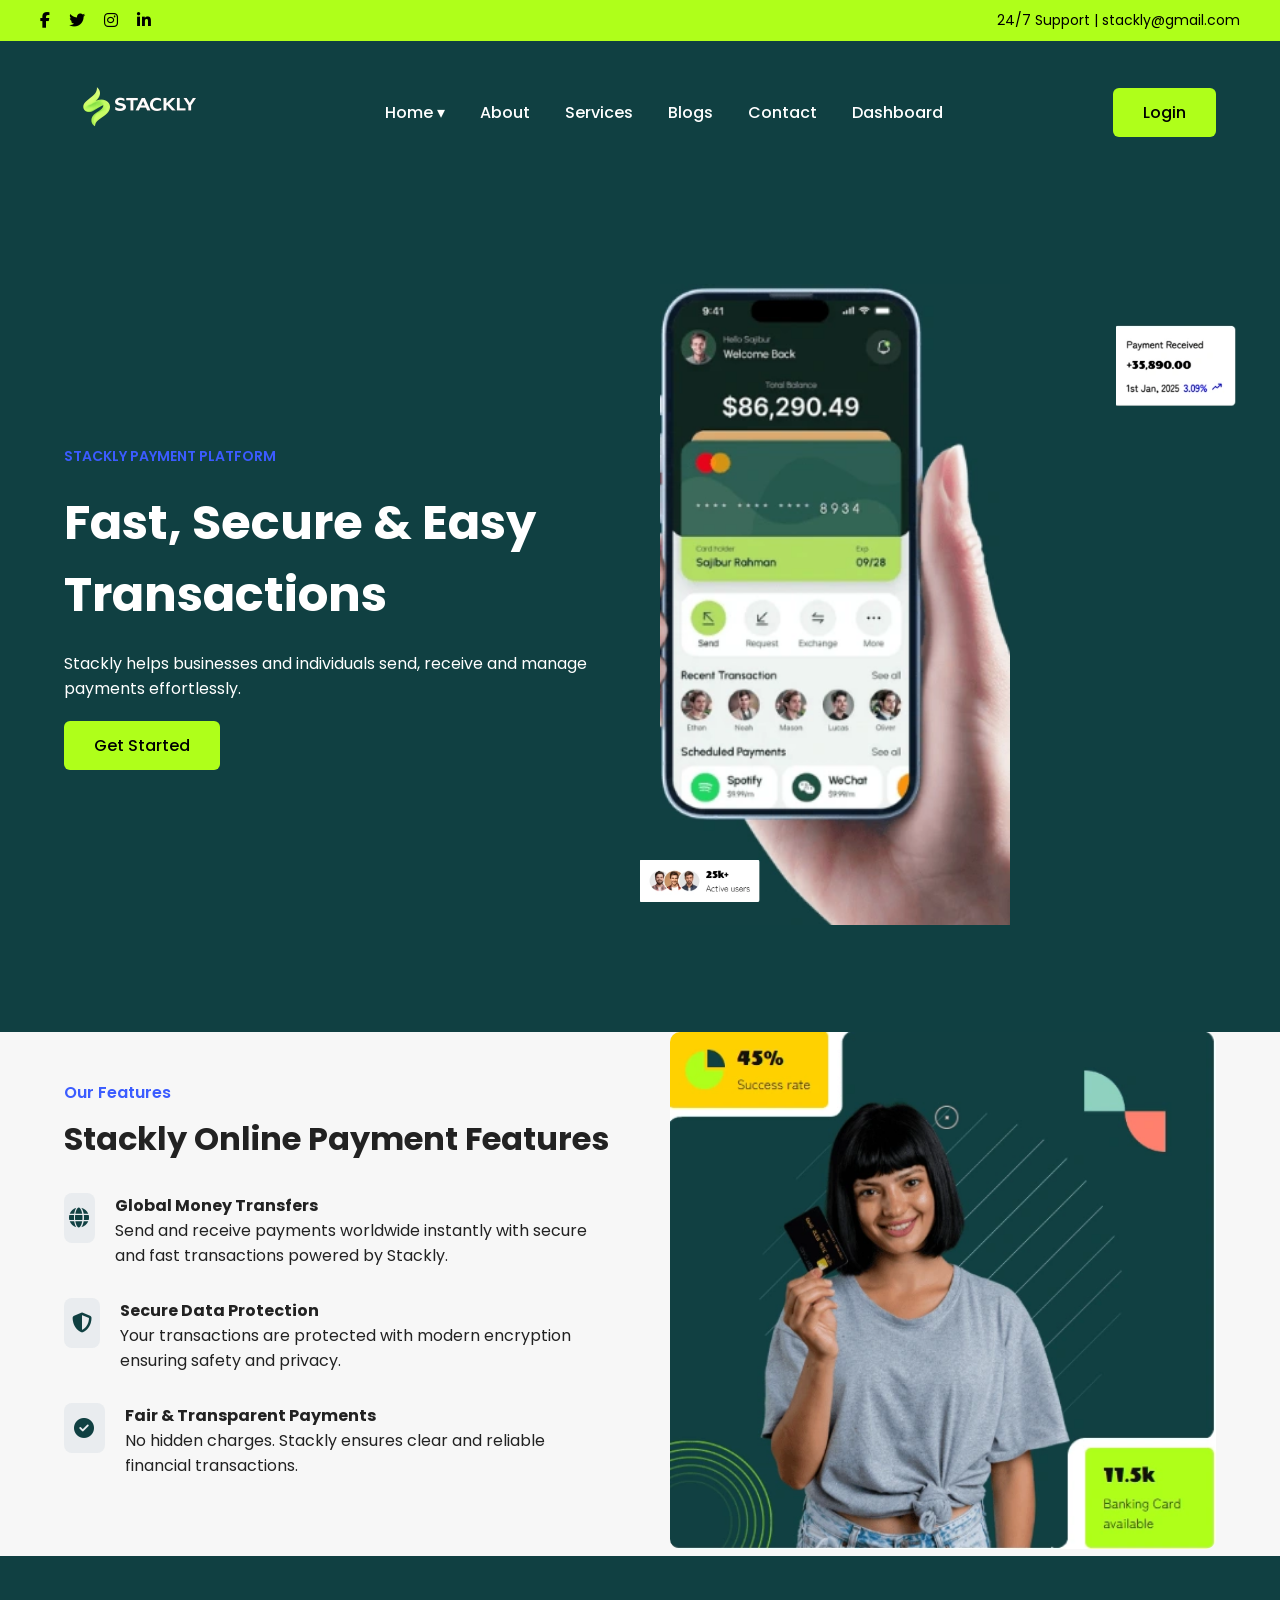
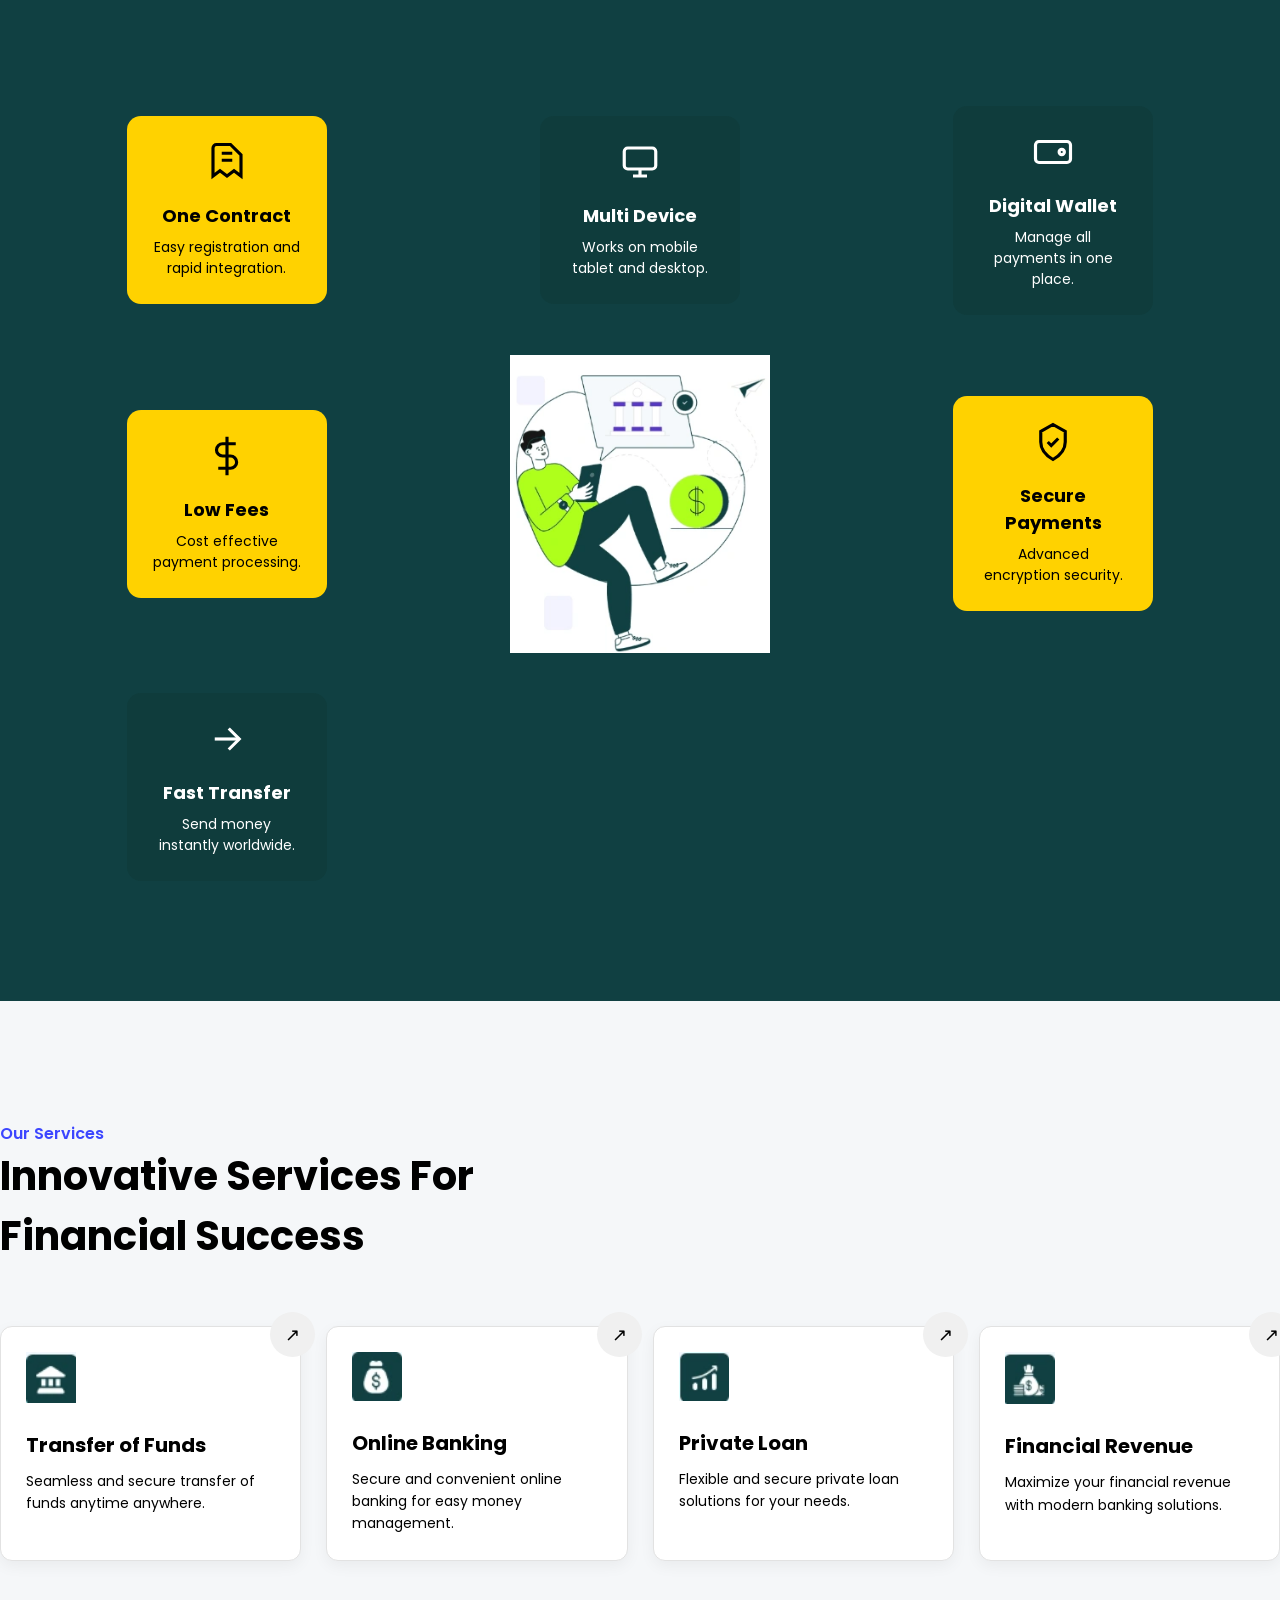
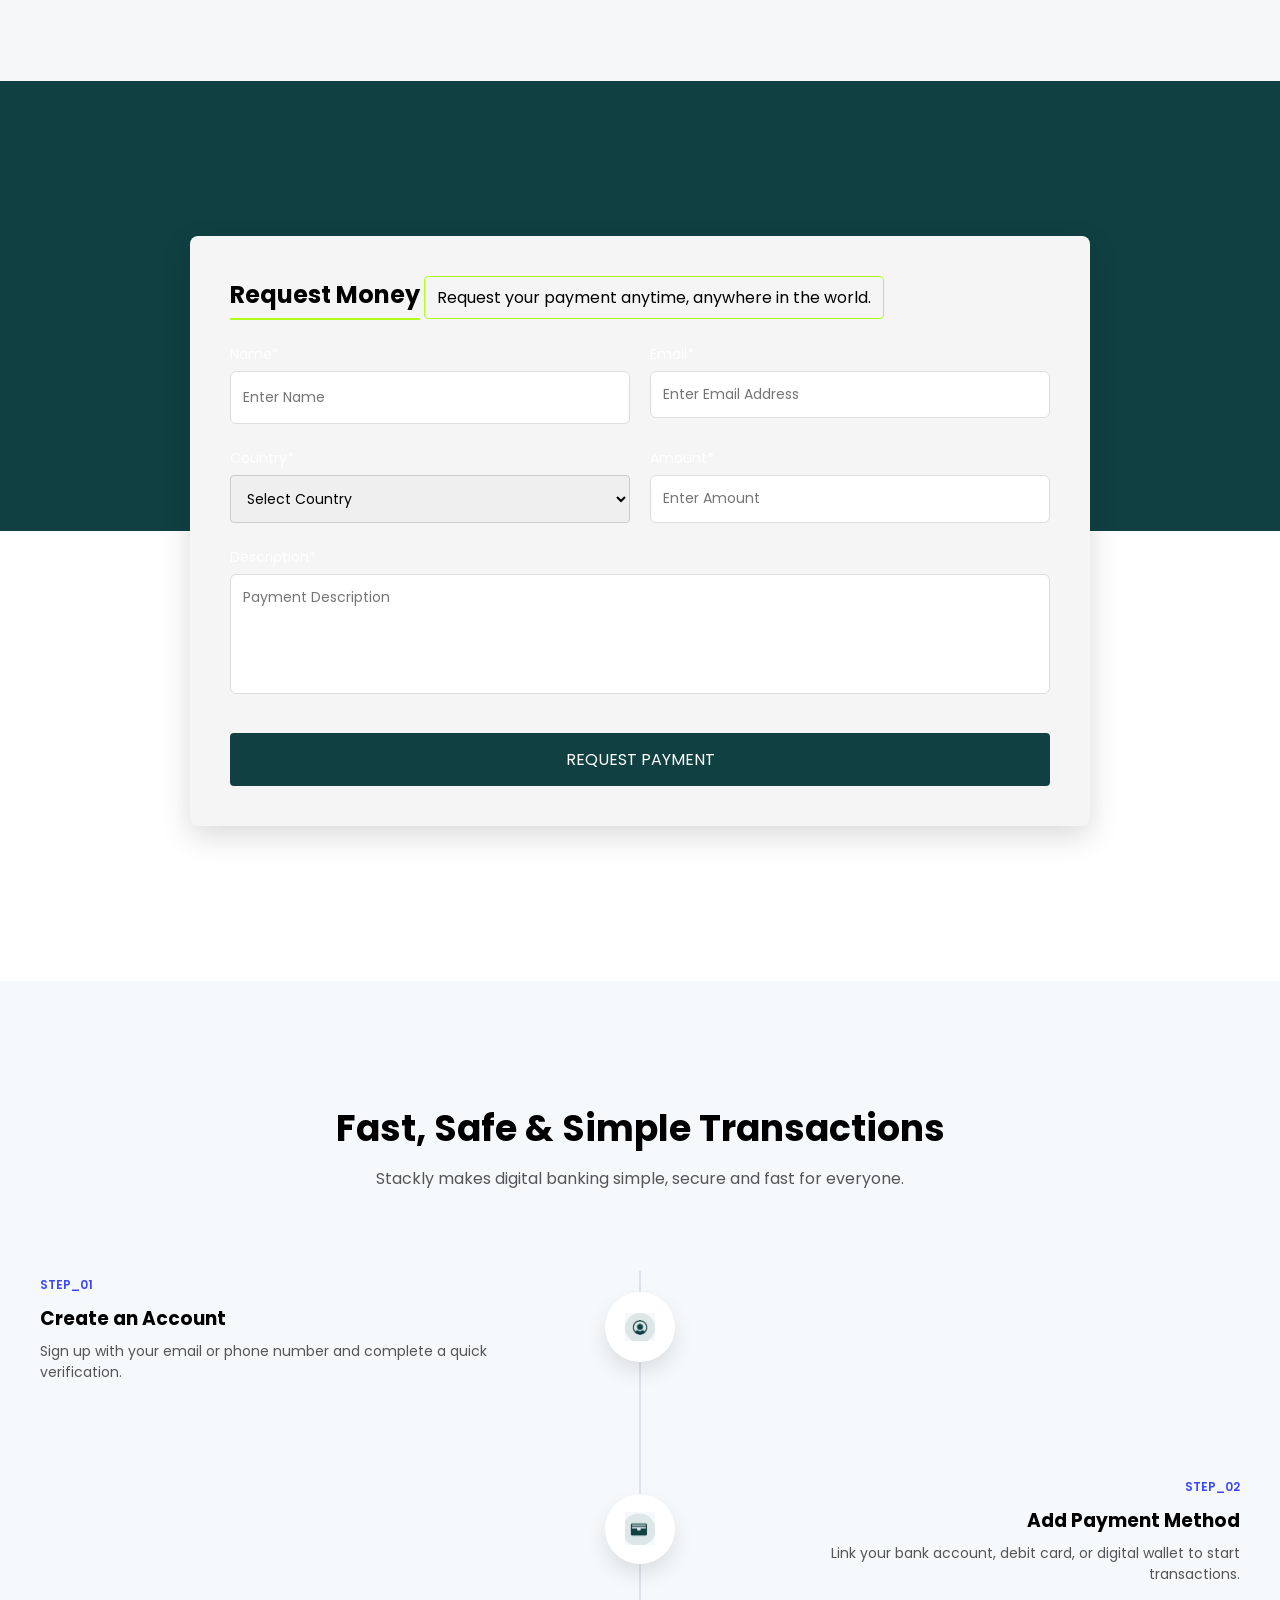
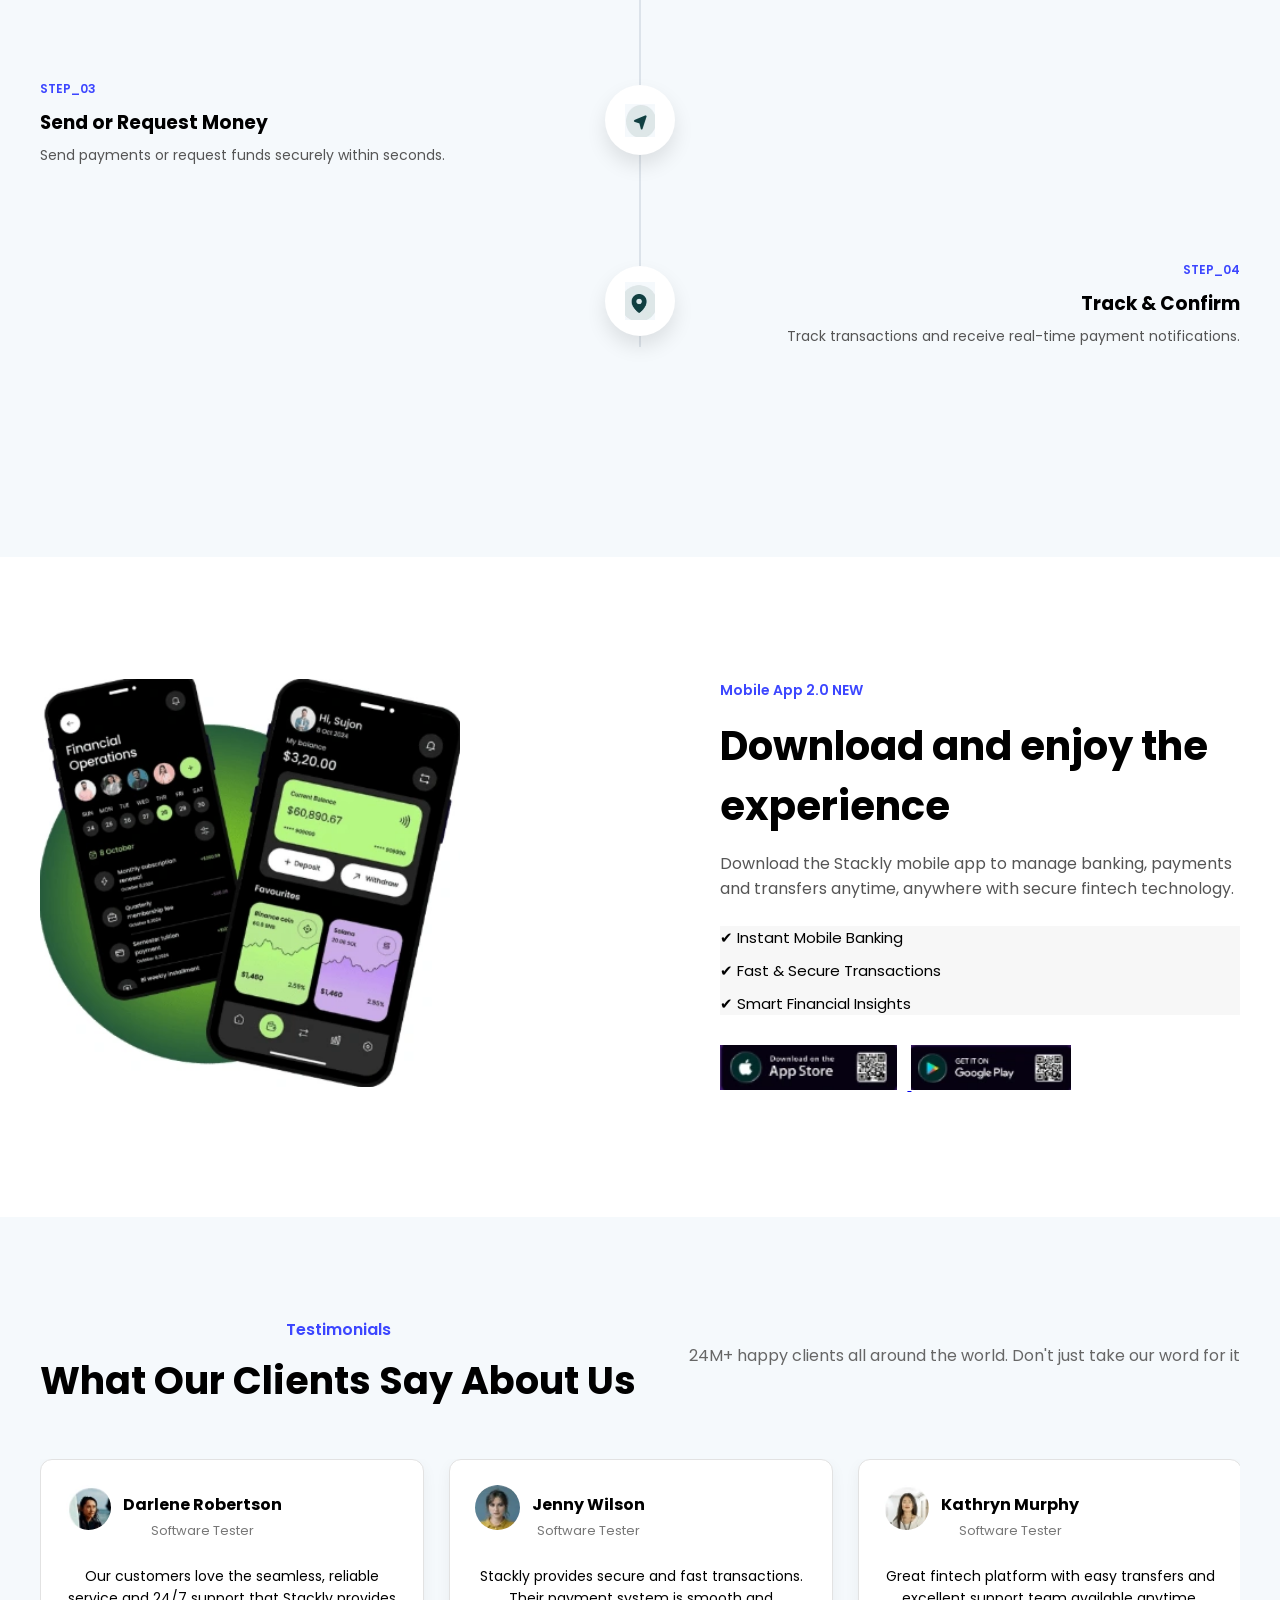
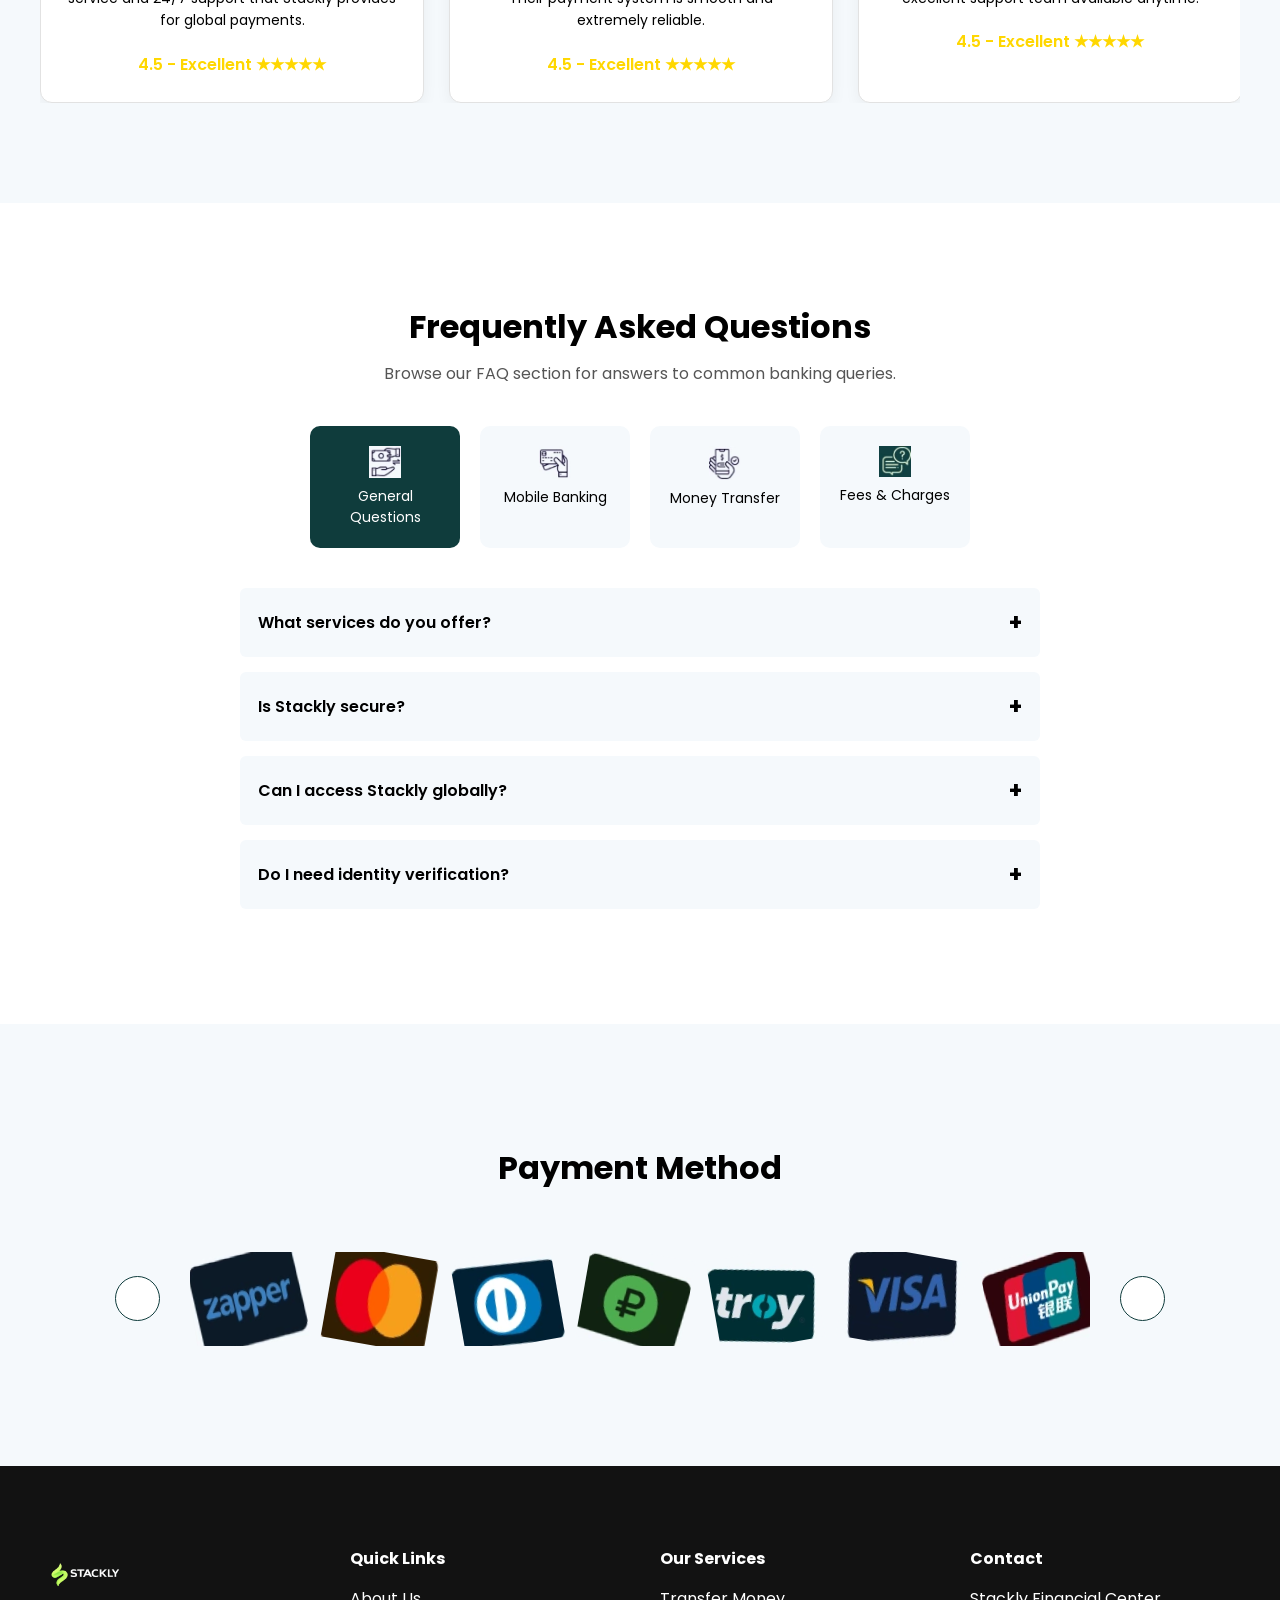
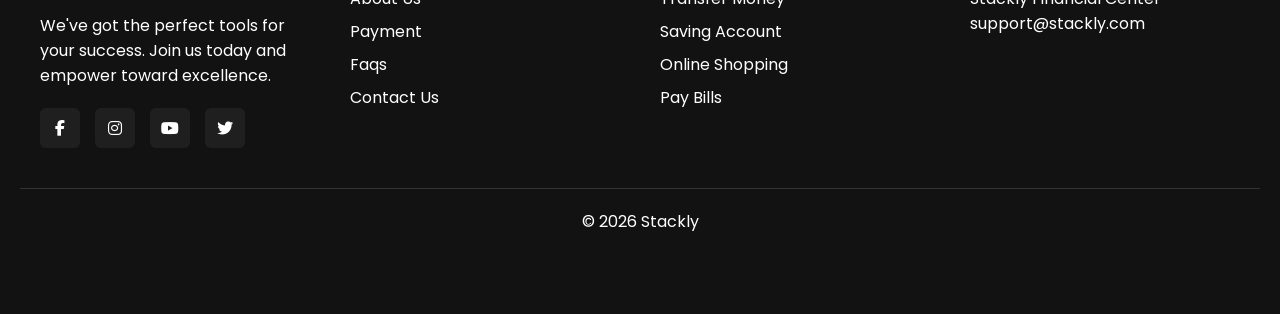
==== commit 0215a417: "updted code" ====
--- a/index.html
+++ b/index.html
@@ -13,7 +13,6 @@
 <link rel="stylesheet"
 href="https://cdnjs.cloudflare.com/ajax/libs/font-awesome/6.5.0/css/all.min.css">
 <link rel="stylesheet" href="https://cdnjs.cloudflare.com/ajax/libs/font-awesome/6.5.1/css/all.min.css">
-
 
 <link href="https://fonts.googleapis.com/css2?family=Poppins:wght@300;400;500;600;700&display=swap" rel="stylesheet">
 
@@ -51,11 +50,12 @@
     <img src="images/loo.webp" alt="logo">
   </a>
 </div>
+
     <nav class="nav">
       <ul>
 
         <li class="dropdown">
-          <a href="index.html">Home ▾</a>
+          <a href="#">Home ▾</a>
 
           <ul class="dropdown-menu">
             <li><a href="home2.html">Home 2</a></li>
@@ -116,7 +116,6 @@
 </div>
 
 
-
 <!-- HERO -->
 
 <section class="hero">
@@ -134,7 +133,7 @@
 </p>
 
 <div class="hero-buttons">
-<a href="#" class="moving-btn">
+<a href="404.html" class="moving-btn">
 <span>Get Started</span>
 </a>
 
@@ -660,10 +659,13 @@
 
 
 <div class="stackly-store-buttons">
-
-<img src="images/google-play.png" alt="Google Play">
-
-<img src="images/app-store.png" alt="App Store">
+<a href="404.html">
+<img src="images/v1 (1).webp" alt="Google Play">
+</a>
+
+<a href="404.html">
+<img src="images/v1 (2).webp" alt="App Store">
+</a>
 
 </div>
 
--- a/style.css
+++ b/style.css
@@ -1060,43 +1060,117 @@
 width:30px;
 }
 
-/* mobile */
-
-@media(max-width:768px){
-
-.stackly-timeline:before{
-left:30px;
+
+
+
+@media (max-width:900px){
+
+.stackly-timeline{
+display:flex;
+flex-direction:column;
+gap:30px;
 }
 
 .stackly-step{
-flex-direction:row;
-padding-left:60px;
+display:flex;
+align-items:flex-start;
+gap:15px;
+width:100%;
 }
 
 .stackly-step.left,
 .stackly-step.right{
-justify-content:flex-start;
-text-align:left;
+flex-direction:row;
 }
 
 .stackly-icon{
-left:30px;
-transform:none;
+min-width:50px;
+height:50px;
+display:flex;
+align-items:center;
+justify-content:center;
+}
+
+.stackly-icon img{
+width:40px;
 }
 
 .stackly-content{
 width:100%;
 }
 
-}
-
-
-
-
-
-
-
-
+.stackly-content h3{
+font-size:18px;
+margin-bottom:5px;
+}
+
+.stackly-content p{
+font-size:14px;
+line-height:1.5;
+}
+
+}
+
+
+@media (max-width:900px){
+
+.stackly-step{
+margin-bottom:45px;
+}
+
+.stackly-icon{
+position:relative;
+top:-15px;
+}
+
+.stackly-content{
+margin-top:-5px;
+}
+
+
+@media (max-width:900px){
+
+.stackly-timeline{
+position:relative;
+padding-left:0;
+}
+
+/* center vertical line */
+
+.stackly-timeline::before{
+left:50%;
+transform:translateX(-50%);
+}
+
+/* make steps full width */
+
+.stackly-step{
+width:100%;
+margin-bottom:40px;
+}
+
+/* center icons */
+
+.stackly-icon{
+position:absolute;
+left:50%;
+transform:translateX(-50%);
+}
+
+/* center text */
+
+.stackly-content{
+text-align:center;
+padding-top:35px;
+}
+
+.stackly-step.left,
+.stackly-step.right{
+left:0;
+}
+
+}
+}
 .stackly-app{
 padding:120px 20px;
 background:#ffffff;
@@ -4103,4 +4177,7 @@
 height:60px;   /* adjust size */
 width:auto;
 object-fit:contain;
-}+}
+
+
+
